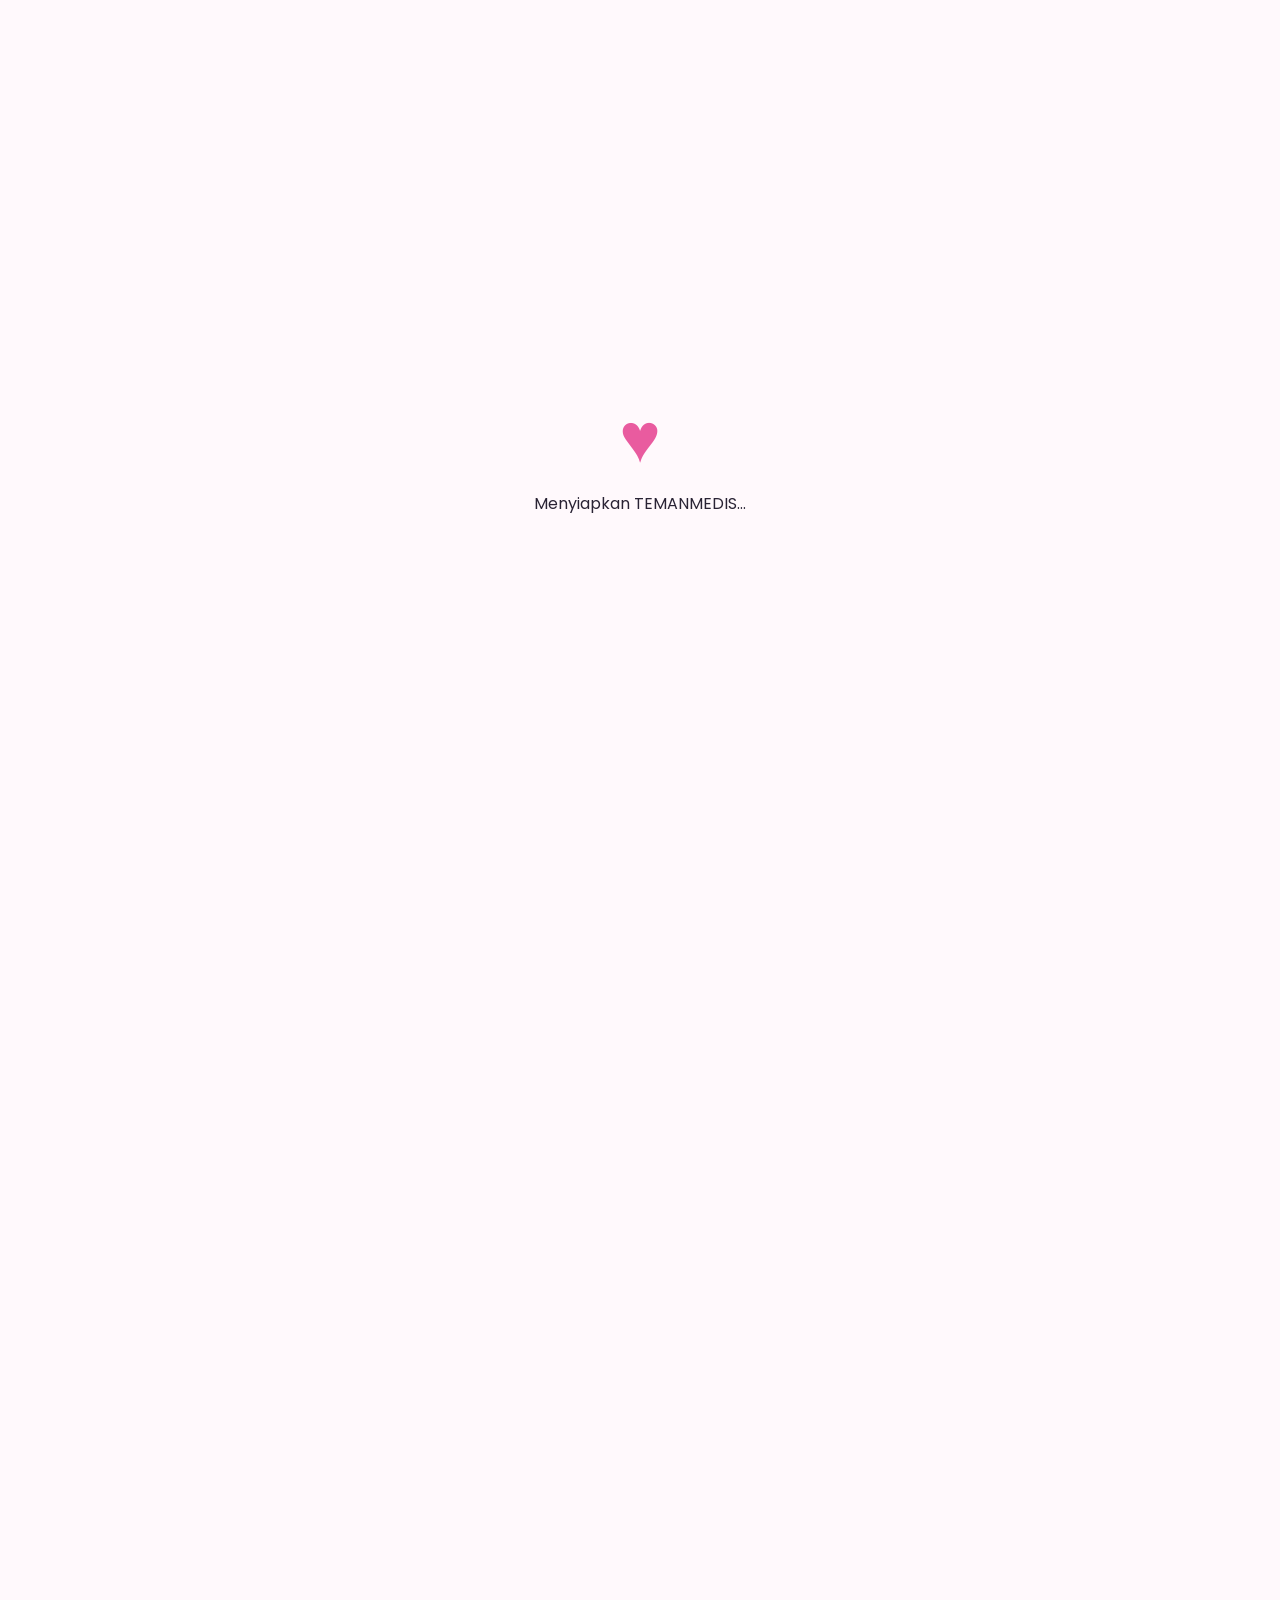
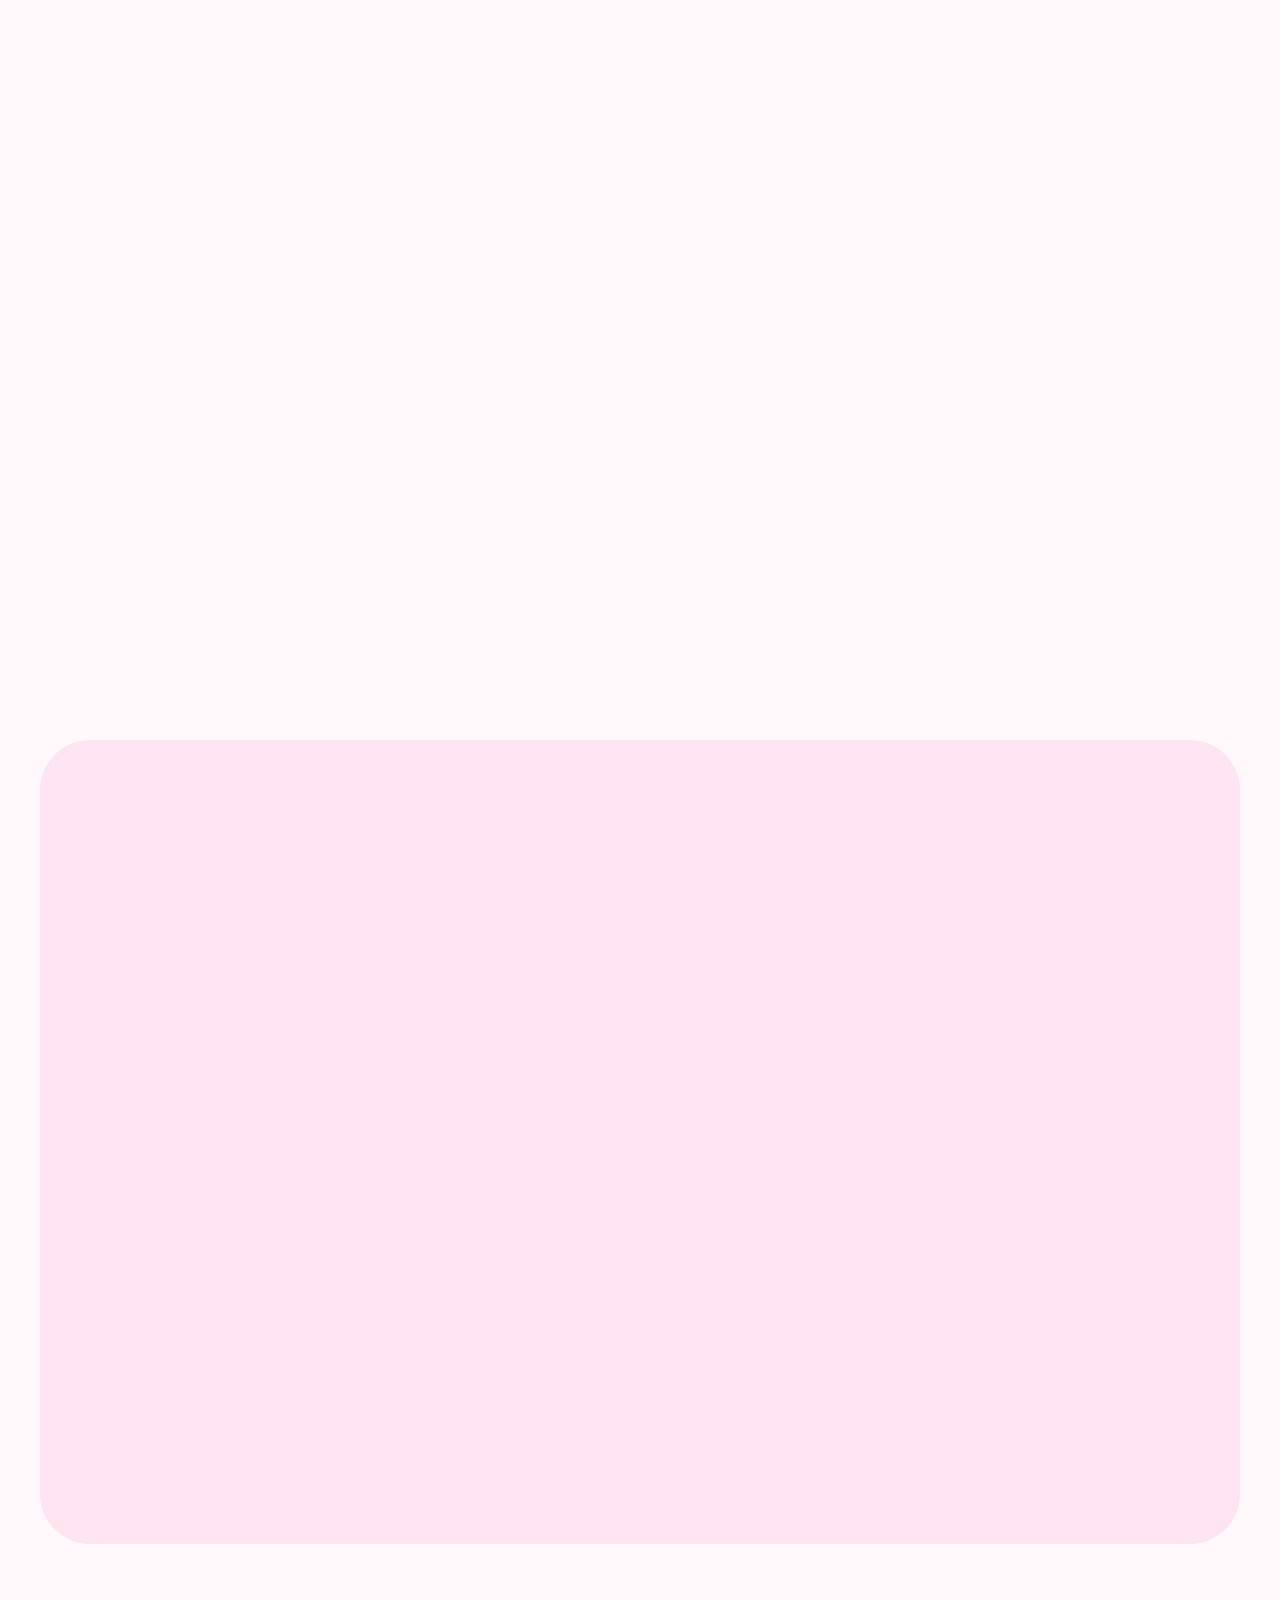
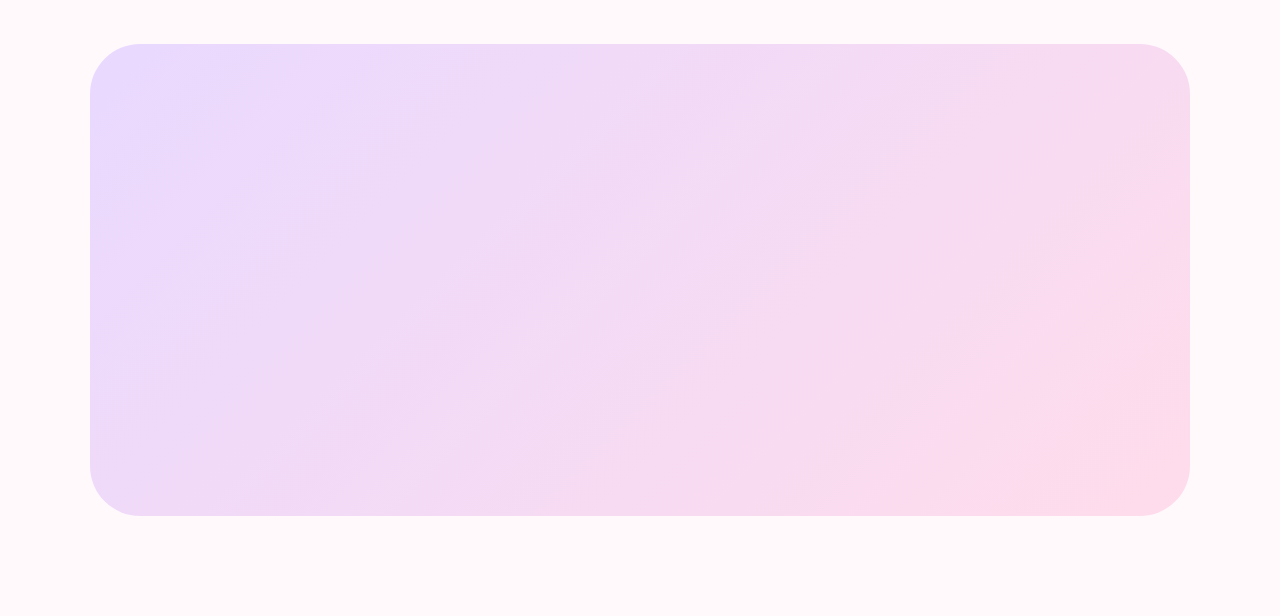
==== index.html @ 51b467f7 "membuat bagian khusus mengenai pentingya menjaga kesehatan mental" ====
<!DOCTYPE html>
<html lang="id">
<head>
    <meta charset="UTF-8">
    <meta name="viewport" content="width=device-width, initial-scale=1.0">
    <title>TEMANMEDIS - Your Health Companion</title>

    <link rel="stylesheet" href="style.css">

    <link rel="preconnect" href="https://fonts.googleapis.com">
    <link rel="preconnect" href="https://fonts.gstatic.com" crossorigin>
    <link href="https://fonts.googleapis.com/css2?family=Poppins:wght@300;400;500;600;700;800&display=swap" rel="stylesheet">
</head>

<body>

    <!-- LOADING -->
    <div class="loader" id="loader">
        <div class="loader-heart">♥</div>
        <p>Menyiapkan TEMANMEDIS...</p>
    </div>

    <!-- NAVBAR -->
    <header>
        <nav class="navbar">

            <a href="#home" class="logo">
                <span>♡</span> TEMANMEDIS
            </a>

            <div class="nav-menu" id="navMenu">
                <a href="#home" class="active">Home</a>
                <a href="#info">Info</a>
                <a href="#tips">Tips</a>
                <a href="#mental">Mental Health</a>
                <a href="#check">Cek Kesehatan</a>
                <a href="#contact">Kontak</a>
            </div>

            <div class="nav-buttons">
                <button class="theme-btn" id="themeBtn">☾</button>
                <button class="menu-btn" id="menuBtn">☰</button>
            </div>

        </nav>
    </header>




    <!-- HOME -->
    <section class="hero" id="home">

        <div class="hero-text reveal">

            <span class="badge">💗 HEALTH & WELLNESS</span>

            <h1>
                Hidup Sehat,
                <span>Mulai Hari Ini.</span>
            </h1>

            <p>
                Temukan informasi kesehatan, tips hidup sehat,
                dan cara menjaga kesehatan tubuh serta pikiran
                dalam satu tempat.
            </p>

            <div class="hero-buttons">
                <a href="#info" class="btn primary">Jelajahi Sekarang →</a>
                <a href="#check" class="btn secondary">Cek Kesehatan</a>
            </div>

            <div class="mini-stats">
                <div>
                    <strong>100+</strong>
                    <span>Tips Sehat</span>
                </div>

                <div>
                    <strong>50+</strong>
                    <span>Artikel</span>
                </div>

                <div>
                    <strong>24/7</strong>
                    <span>Akses Info</span>
                </div>
            </div>

        </div>


        <div class="hero-card reveal">

            <div class="floating-card card-one">
                ❤️
                <span>Stay Healthy</span>
            </div>

            <div class="health-circle">
                <div class="pulse"></div>
                <div class="heart">♥️</div>
            </div>

            <div class="floating-card card-two">
                🥗
                <span>Eat Healthy</span>
            </div>

        </div>

    </section>
     <!-- FEATURES -->
    <section class="features">

        <div class="section-title reveal">
            <span>WHY SEHATARA?</span>
            <h2>Semua Tentang Kesehatan<br><b>Ada di Sini</b></h2>
        </div>

        <div class="feature-grid">

            <div class="feature-card reveal">
                <div class="icon">🩺</div>
                <h3>Info Kesehatan</h3>
                <p>Informasi dasar mengenai kesehatan tubuh.</p>
                <a href="#info">Pelajari →</a>
            </div>

            <div class="feature-card reveal">
                <div class="icon">🥗</div>
                <h3>Tips Sehat</h3>
                <p>Kebiasaan sederhana untuk hidup lebih sehat.</p>
                <a href="#tips">Lihat Tips →</a>
            </div>

            <div class="feature-card reveal">
                <div class="icon">🧠</div>
                <h3>Mental Health</h3>
                <p>Kenali pentingnya menjaga kesehatan mental.</p>
                <a href="#mental">Pelajari →</a>
            </div>

            <div class="feature-card reveal">
                <div class="icon">📋</div>
                <h3>Cek Kesehatan</h3>
                <p>Cek sederhana untuk mengenali kondisi tubuh.</p>
                <a href="#check">Mulai Cek →</a>
            </div>

        </div>

    </section>


    <!-- INFO -->
    <section class="content-section" id="info">

        <div class="section-title reveal">
            <span>HEALTH INFORMATION</span>
            <h2>Kenali Tubuhmu</h2>
            <p>Mengetahui informasi dasar kesehatan dapat membantu kita lebih peduli terhadap tubuh.</p>
        </div>

        <div class="info-grid">

            <article class="info-card reveal">
                <div class="info-image">💗</div>
                <div class="info-content">
                    <span>Kesehatan</span>
                    <h3>Jaga Kesehatan Jantung</h3>
                    <p>Aktif bergerak, makan bergizi, dan tidur cukup merupakan kebiasaan baik.</p>
                    <button onclick="showInfo('Jantung')">Baca Selengkapnya</button>
                </div>
            </article>

            <article class="info-card reveal">
                <div class="info-image">🧠</div>
                <div class="info-content">
                    <span>Mental</span>
                    <h3>Pentingnya Kesehatan Mental</h3>
                    <p>Kesehatan mental merupakan bagian penting dari kesehatan secara keseluruhan.</p>
                    <button onclick="showInfo('Mental')">Baca Selengkapnya</button>
                </div>
            </article>

            <article class="info-card reveal">
                <div class="info-image">😴</div>
                <div class="info-content">
                    <span>Istirahat</span>
                    <h3>Kenapa Tidur Itu Penting?</h3>
                    <p>Tidur membantu tubuh beristirahat dan memulihkan energi.</p>
                    <button onclick="showInfo('Tidur')">Baca Selengkapnya</button>
                </div>
            </article>

        </div>

    </section>
    <!-- TIPS -->
    <section class="tips-section" id="tips">

        <div class="section-title reveal">
            <span>HEALTHY LIFESTYLE</span>
            <h2>Tips Hidup Sehat 🌷</h2>
        </div>

        <div class="tips-container">

            <div class="tip reveal">
                <span>01</span>
                <div>
                    <h3>Minum Air yang Cukup 💧</h3>
                    <p>Pastikan tubuh mendapatkan cairan yang cukup sepanjang hari.</p>
                </div>
            </div>

            <div class="tip reveal">
                <span>02</span>
                <div>
                    <h3>Aktif Bergerak 🏃</h3>
                    <p>Lakukan aktivitas fisik sesuai kemampuan tubuh.</p>
                </div>
            </div>

            <div class="tip reveal">
                <span>03</span>
                <div>
                    <h3>Makan Bergizi 🥗</h3>
                    <p>Konsumsi makanan beragam dengan gizi yang seimbang.</p>
                </div>
            </div>

            <div class="tip reveal">
                <span>04</span>
                <div>
                    <h3>Tidur yang Cukup 😴</h3>
                    <p>Berikan waktu bagi tubuh untuk beristirahat dan pulih.</p>
                </div>
            </div>

        </div>

    </section>



    <!-- MENTAL HEALTH -->
    <section class="mental-section" id="mental">

        <div class="mental-text reveal">

            <span class="badge">🧠 MENTAL HEALTH</span>

            <h2>
                Jangan Lupa,
                <span>Jaga Pikiranmu.</span>
            </h2>

            <p>
                Kesehatan bukan hanya tentang tubuh.
                Pikiran dan perasaan juga perlu dijaga.
            </p>

            <button class="btn primary" onclick="mentalMessage()">
                Temukan Tips Mental Health →
            </button>

        </div>

        <div class="mental-box reveal">
            <div class="brain">🧠</div>
            <h3>Take a Breath</h3>
            <p>Berhenti sejenak, tarik napas, dan beri dirimu waktu untuk beristirahat.</p>
            <button onclick="breathingExercise()">Mulai Relaksasi</button>
        </div>

    </section>
---- style.css ----
* {
    margin: 0;
    padding: 0;
    box-sizing: border-box;
    scroll-behavior: smooth;
}

:root {
    --pink: #e95b9f;
    --pink-light: #ffe5f1;
    --purple: #8c65d9;
    --text: #292334;
    --muted: #77717f;
    --white: #ffffff;
    --bg: #fff9fc;
    --card: #ffffff;
    --shadow: 0 15px 40px rgba(100, 50, 100, 0.12);
}

body.dark {
    --text: #f7eff7;
    --muted: #c7bec9;
    --white: #211d27;
    --bg: #17131c;
    --card: #241f2b;
    --pink-light: #392333;
}

body {
    font-family: "Poppins", sans-serif;
    background: var(--bg);
    color: var(--text);
    transition: 0.4s;
    overflow-x: hidden;
}

a {
    text-decoration: none;
    color: inherit;
}

/* LOADER */

.loader {
    position: fixed;
    inset: 0;
    background: var(--bg);
    z-index: 9999;
    display: flex;
    justify-content: center;
    align-items: center;
    flex-direction: column;
    transition: 0.6s;
}

.loader.hide {
    opacity: 0;
    visibility: hidden;
}

.loader-heart {
    color: var(--pink);
    font-size: 70px;
    animation: heartbeat 1s infinite;
}

@keyframes heartbeat {
    50% {
        transform: scale(1.3);
    }
}

/* NAVBAR */

header {
    position: fixed;
    top: 0;
    width: 100%;
    z-index: 1000;
    backdrop-filter: blur(15px);
}

.navbar {
    max-width: 1200px;
    margin: auto;
    height: 80px;
    padding: 0 25px;
    display: flex;
    align-items: center;
    justify-content: space-between;
}

.logo {
    font-size: 25px;
    font-weight: 800;
    color: var(--pink);
}

.logo span {
    font-size: 32px;
}

.nav-menu {
    display: flex;
    gap: 25px;
}

.nav-menu a {
    font-size: 13px;
    font-weight: 500;
    transition: 0.3s;
}

.nav-menu a:hover,
.nav-menu a.active {
    color: var(--pink);
}

.nav-buttons {
    display: flex;
    gap: 10px;
}

.theme-btn,
.menu-btn {
    border: none;
    background: var(--card);
    color: var(--text);
    box-shadow: var(--shadow);
    width: 40px;
    height: 40px;
    border-radius: 50%;
    cursor: pointer;
    font-size: 18px;
}

.menu-btn {
    display: none;
}

/* HERO */

.hero {
    min-height: 100vh;
    max-width: 1200px;
    margin: auto;
    padding: 130px 25px 70px;
    display: grid;
    grid-template-columns: 1fr 1fr;
    align-items: center;
    gap: 50px;
}

.badge,
.section-title span,
.contact-text span {
    color: var(--pink);
    font-size: 12px;
    font-weight: 700;
    letter-spacing: 2px;
}

.hero h1 {
    font-size: clamp(45px, 6vw, 75px);
    line-height: 1.05;
    margin: 20px 0;
}

.hero h1 span,
.mental-text h2 span {
    display: block;
    color: var(--pink);
}

.hero-text > p {
    color: var(--muted);
    max-width: 550px;
    line-height: 1.8;
}

.hero-buttons {
    display: flex;
    gap: 15px;
    margin-top: 30px;
    flex-wrap: wrap;
}

.btn {
    display: inline-block;
    border: none;
    cursor: pointer;
    padding: 14px 25px;
    border-radius: 50px;
    font-family: inherit;
    font-weight: 600;
    transition: 0.3s;
}

.btn:hover {
    transform: translateY(-5px);
}

.primary {
    background: linear-gradient(135deg, var(--pink), var(--purple));
    color: white;
    box-shadow: 0 10px 25px rgba(220, 80, 150, 0.3);
}

.secondary {
    background: var(--pink-light);
    color: var(--pink);
}

.mini-stats {
    display: flex;
    gap: 40px;
    margin-top: 50px;
}

.mini-stats strong {
    display: block;
    font-size: 25px;
    color: var(--pink);
}

.mini-stats span {
    color: var(--muted);
    font-size: 12px;
}

/* HERO ART */

.hero-card {
    height: 500px;
    background: linear-gradient(145deg, #ffdced, #e8dcff);
    border-radius: 50px;
    position: relative;
    display: flex;
    justify-content: center;
    align-items: center;
    overflow: hidden;
    animation: floating 4s ease-in-out infinite;
}

@keyframes floating {
    50% {
        transform: translateY(-12px);
    }
}

.health-circle {
    width: 270px;
    height: 270px;
    border-radius: 50%;
    background: rgba(255,255,255,0.7);
    display: flex;
    justify-content: center;
    align-items: center;
    position: relative;
}

.heart {
    font-size: 110px;
    color: var(--pink);
    animation: heartbeat 1.3s infinite;
}

.pulse {
    position: absolute;
    inset: 30px;
    border: 2px solid var(--pink);
    border-radius: 50%;
    animation: pulse 2s infinite;
}

@keyframes pulse {
    to {
        transform: scale(1.5);
        opacity: 0;
    }
}

.floating-card {
    position: absolute;
    background: white;
    padding: 15px 20px;
    border-radius: 20px;
    box-shadow: var(--shadow);
    display: flex;
    gap: 10px;
    align-items: center;
    font-size: 13px;
    font-weight: 600;
}

.card-one {
    top: 80px;
    left: 30px;
}

.card-two {
    bottom: 80px;
    right: 30px;
}

/* SECTIONS */

section {
    padding: 100px 25px;
}

.features,
.content-section,
.tips-section,
.check-section {
    max-width: 1200px;
    margin: auto;
}

.section-title {
    text-align: center;
    margin-bottom: 50px;
}

.section-title h2 {
    font-size: 42px;
    margin: 10px 0;
}

.section-title p {
    color: var(--muted);
}

/* FEATURES */

.feature-grid {
    display: grid;
    grid-template-columns: repeat(4, 1fr);
    gap: 20px;
}

.feature-card {
    background: var(--card);
    padding: 30px;
    border-radius: 25px;
    box-shadow: var(--shadow);
    transition: 0.4s;
}

.feature-card:hover {
    transform: translateY(-12px);
}

.icon {
    font-size: 40px;
    margin-bottom: 20px;
}

.feature-card p {
    color: var(--muted);
    font-size: 13px;
    line-height: 1.7;
    margin: 10px 0 20px;
}

.feature-card a {
    color: var(--pink);
    font-size: 13px;
    font-weight: 700;
}

/* INFO */

.info-grid {
    display: grid;
    grid-template-columns: repeat(3, 1fr);
    gap: 25px;
}

.info-card {
    overflow: hidden;
    background: var(--card);
    border-radius: 25px;
    box-shadow: var(--shadow);
    transition: 0.4s;
}

.info-card:hover {
    transform: translateY(-10px);
}

.info-image {
    height: 180px;
    display: flex;
    justify-content: center;
    align-items: center;
    font-size: 80px;
    background: linear-gradient(135deg, #ffe0ed, #e6dcff);
}

.info-content {
    padding: 25px;
}

.info-content span {
    color: var(--pink);
    font-size: 11px;
}

.info-content h3 {
    margin: 8px 0;
}

.info-content p {
    color: var(--muted);
    font-size: 13px;
    line-height: 1.7;
}

.info-content button,
.mental-box button {
    border: none;
    background: none;
    color: var(--pink);
    font-weight: 700;
    cursor: pointer;
    margin-top: 15px;
}

/* TIPS */

.tips-section {
    background: var(--pink-light);
    border-radius: 50px;
}

.tips-container {
    max-width: 850px;
    margin: auto;
}

.tip {
    display: flex;
    gap: 30px;
    padding: 25px;
    margin-bottom: 15px;
    background: var(--card);
    border-radius: 20px;
    align-items: center;
    transition: 0.3s;
}

.tip:hover {
    transform: translateX(10px);
}

.tip > span {
    color: var(--pink);
    font-size: 25px;
    font-weight: 800;
}

.tip p {
    color: var(--muted);
    font-size: 13px;
}

/* MENTAL */

.mental-section {
    max-width: 1100px;
    margin: 100px auto;
    border-radius: 50px;
    padding: 70px;
    background: linear-gradient(135deg, #e9d9ff, #ffdceb);
    display: grid;
    grid-template-columns: 1fr 350px;
    gap: 60px;
    align-items: center;
}

.mental-text h2 {
    font-size: 48px;
    margin: 20px 0;
}

.mental-text p {
    color: var(--muted);
    margin-bottom: 25px;
}

.mental-box {
    background: rgba(255,255,255,0.8);
    padding: 35px;
    border-radius: 30px;
    text-align: center;
    box-shadow: var(--shadow);
}

.brain {
    font-size: 70px;
    animation: floating 3s infinite;
}

.mental-box p {
    color: var(--muted);
    font-size: 13px;
}

/* CHECK */

.check-box {
    max-width: 600px;
    margin: auto;
    background: var(--card);
    padding: 35px;
    border-radius: 30px;
    box-shadow: var(--shadow);
}

.check-box label {
    display: block;
    font-size: 14px;
    font-weight: 600;
    margin: 20px 0 8px;
}

select {
    width: 100%;
    padding: 14px;
    border-radius: 12px;
    border: 1px solid #ddd;
    font-family: inherit;
    background: var(--bg);
    color: var(--text);
}

.full {
    width: 100%;
    margin-top: 25px;
}

#result {
    margin-top: 20px;
    padding: 15px;
    border-radius: 15px;
    text-align: center;
    font-size: 13px;
}

/* CONTACT */

.contact-section {
    max-width: 1000px;
    margin: 100px auto;
    display: grid;
    grid-template-columns: 1fr 1fr;
    gap: 60px;
    align-items: center;
}

.contact-text h2 {
    font-size: 45px;
    margin: 15px 0;
}

.contact-text p {
    color: var(--muted);
}

.contact-form {
    background: var(--card);
    padding: 30px;
    border-radius: 25px;
    box-shadow: var(--shadow);
}

.contact-form input,
.contact-form textarea {
    width: 100%;
    border: none;
    outline: none;
    background: var(--bg);
    padding: 15px;
    border-radius: 12px;
    margin-bottom: 15px;
    color: var(--text);
    font-family: inherit;
}

.contact-form textarea {
    height: 130px;
    resize: none;
}

/* FOOTER */

footer {
    text-align: center;
    padding: 60px 25px;
    background: #1e1823;
    color: white;
}

.footer-logo {
    font-size: 25px;
    font-weight: 800;
    color: #ff82b8;
}

footer p {
    color: #bbb;
    font-size: 13px;
    margin: 15px auto 25px;
    max-width: 500px;
}

.social {
    display: flex;
    justify-content: center;
    gap: 10px;
    margin-bottom: 30px;
}

.social button {
    border: 1px solid #555;
    background: transparent;
    color: white;
    padding: 10px 15px;
    border-radius: 20px;
    cursor: pointer;
}

footer small {
    color: #888;
}

/* MODAL */

.modal {
    position: fixed;
    inset: 0;
    background: rgba(20,10,20,0.7);
    display: flex;
    justify-content: center;
    align-items: center;
    z-index: 5000;
    opacity: 0;
    visibility: hidden;
    transition: 0.3s;
}

.modal.show {
    opacity: 1;
    visibility: visible;
}

.modal-content {
    background: var(--card);
    max-width: 450px;
    margin: 20px;
    padding: 40px;
    border-radius: 30px;
    text-align: center;
    transform: scale(0.7);
    transition: 0.3s;
}

.modal.show .modal-content {
    transform: scale(1);
}

.modal-content #modalIcon {
    font-size: 60px;
}

.modal-content p {
    color: var(--muted);
    margin: 20px 0;
    line-height: 1.7;
}

.close {
    float: right;
    border: none;
    background: none;
    font-size: 30px;
    cursor: pointer;
    color: var(--text);
}

/* ANIMATION SCROLL */

.reveal {
    opacity: 0;
    transform: translateY(40px);
    transition: 0.8s ease;
}

.reveal.active {
    opacity: 1;
    transform: translateY(0);
}


/* RESPONSIVE */

@media (max-width: 900px) {

    .nav-menu {
        position: absolute;
        top: 75px;
        left: 20px;
        right: 20px;
        background: var(--card);
        padding: 25px;
        border-radius: 20px;
        box-shadow: var(--shadow);
        flex-direction: column;
        display: none;
    }

    .nav-menu.show {
        display: flex;
    }

    .menu-btn {
        display: block;
    }

    .hero,
    .mental-section,
    .contact-section {
        grid-template-columns: 1fr;
    }

    .hero-card {
        height: 400px;
    }

    .feature-grid {
        grid-template-columns: repeat(2, 1fr);
    }

    .info-grid {
        grid-template-columns: 1fr;
    }

}

@media (max-width: 600px) {

    .hero h1 {
        font-size: 45px;
    }

    .feature-grid {
        grid-template-columns: 1fr;
    }

    .mental-section {
        padding: 35px 25px;
    }

    .mental-text h2 {
        font-size: 38px;
    }

    .section-title h2 {
        font-size: 32px;
    }

    .mini-stats {
        gap: 20px;
    }

}
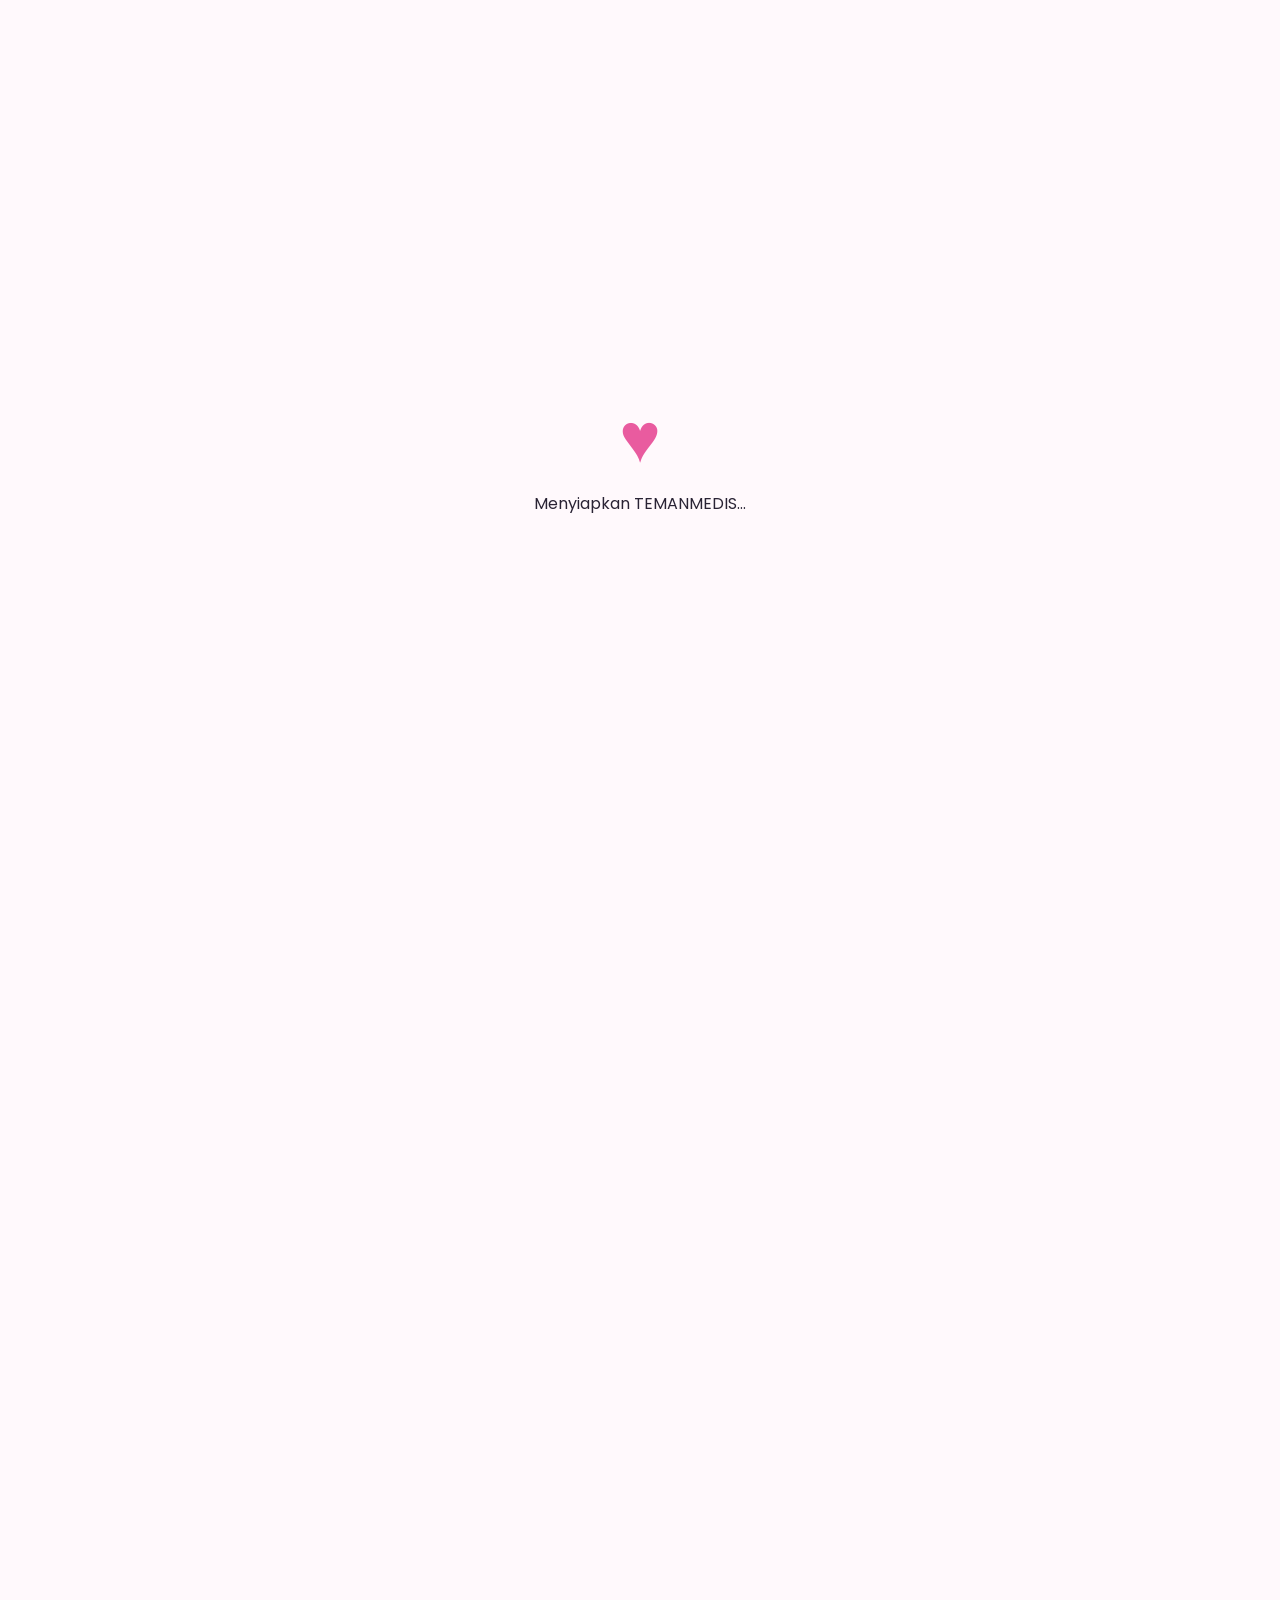
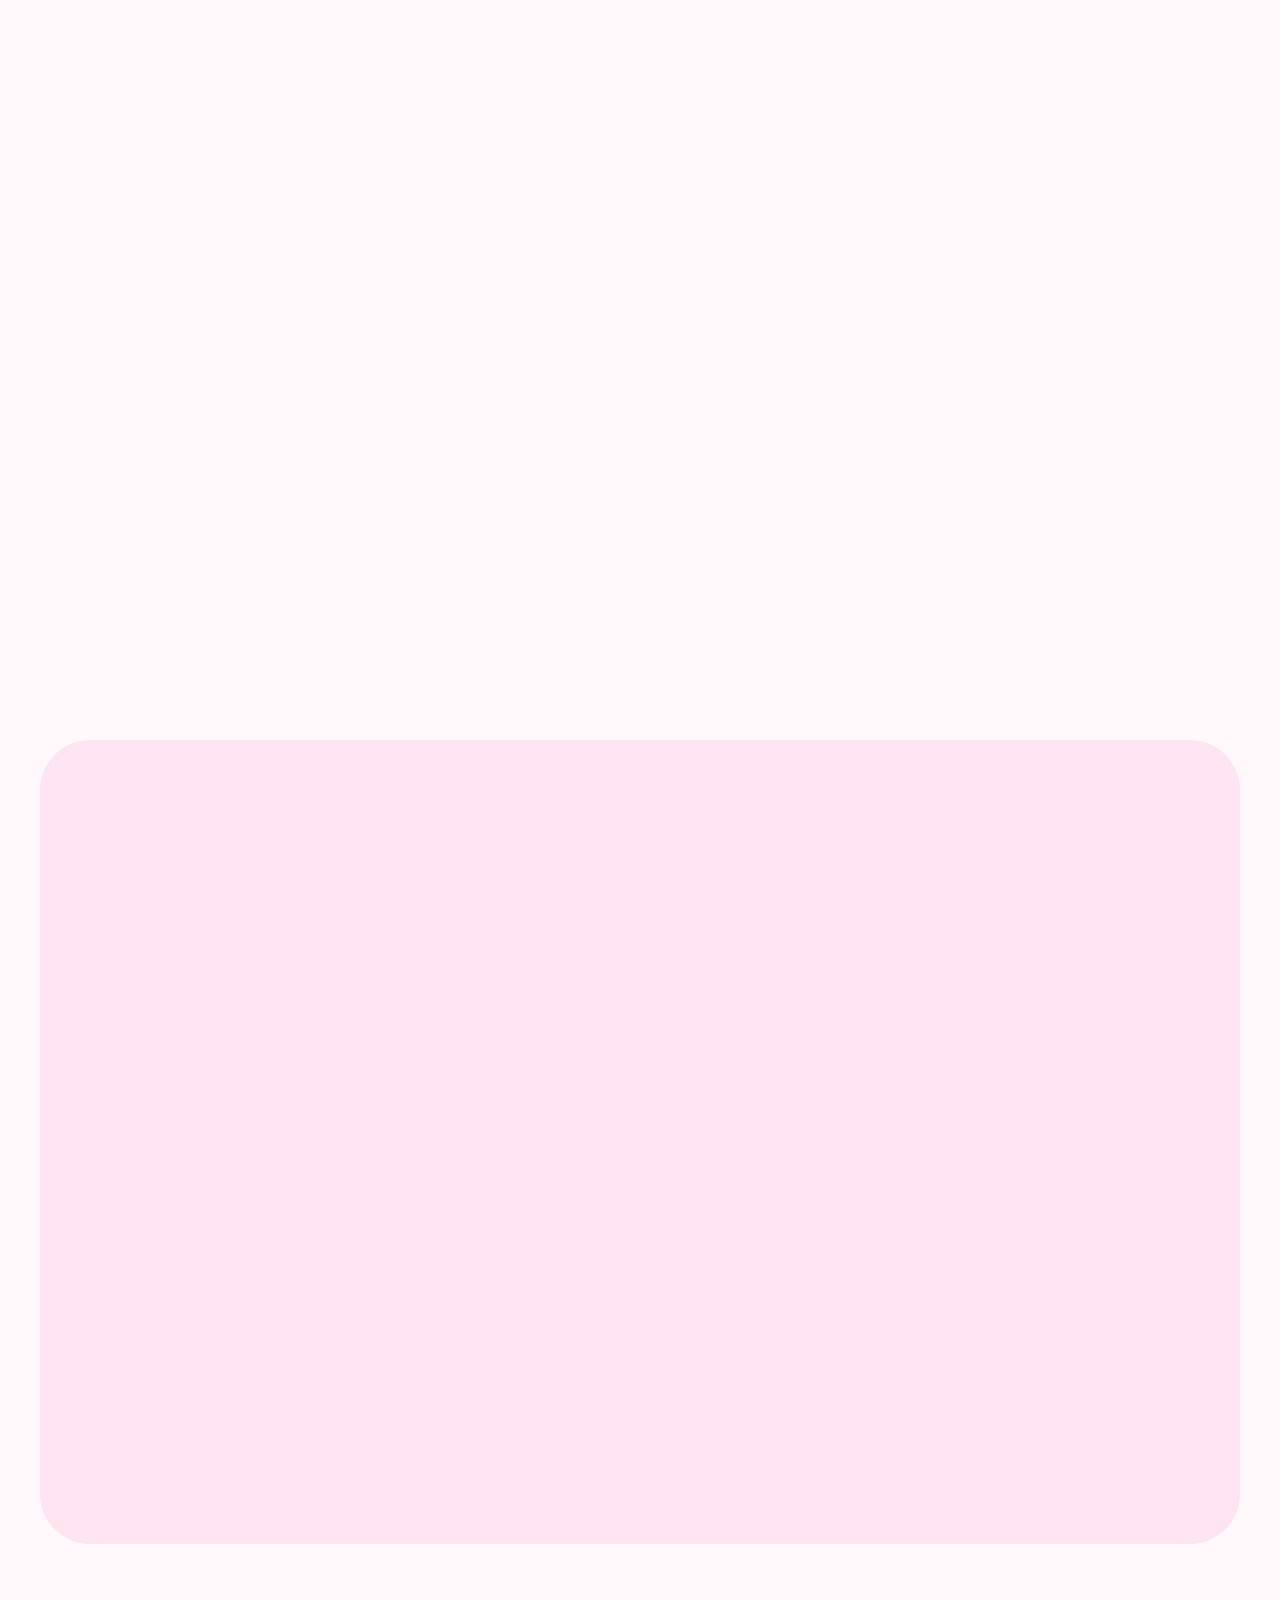
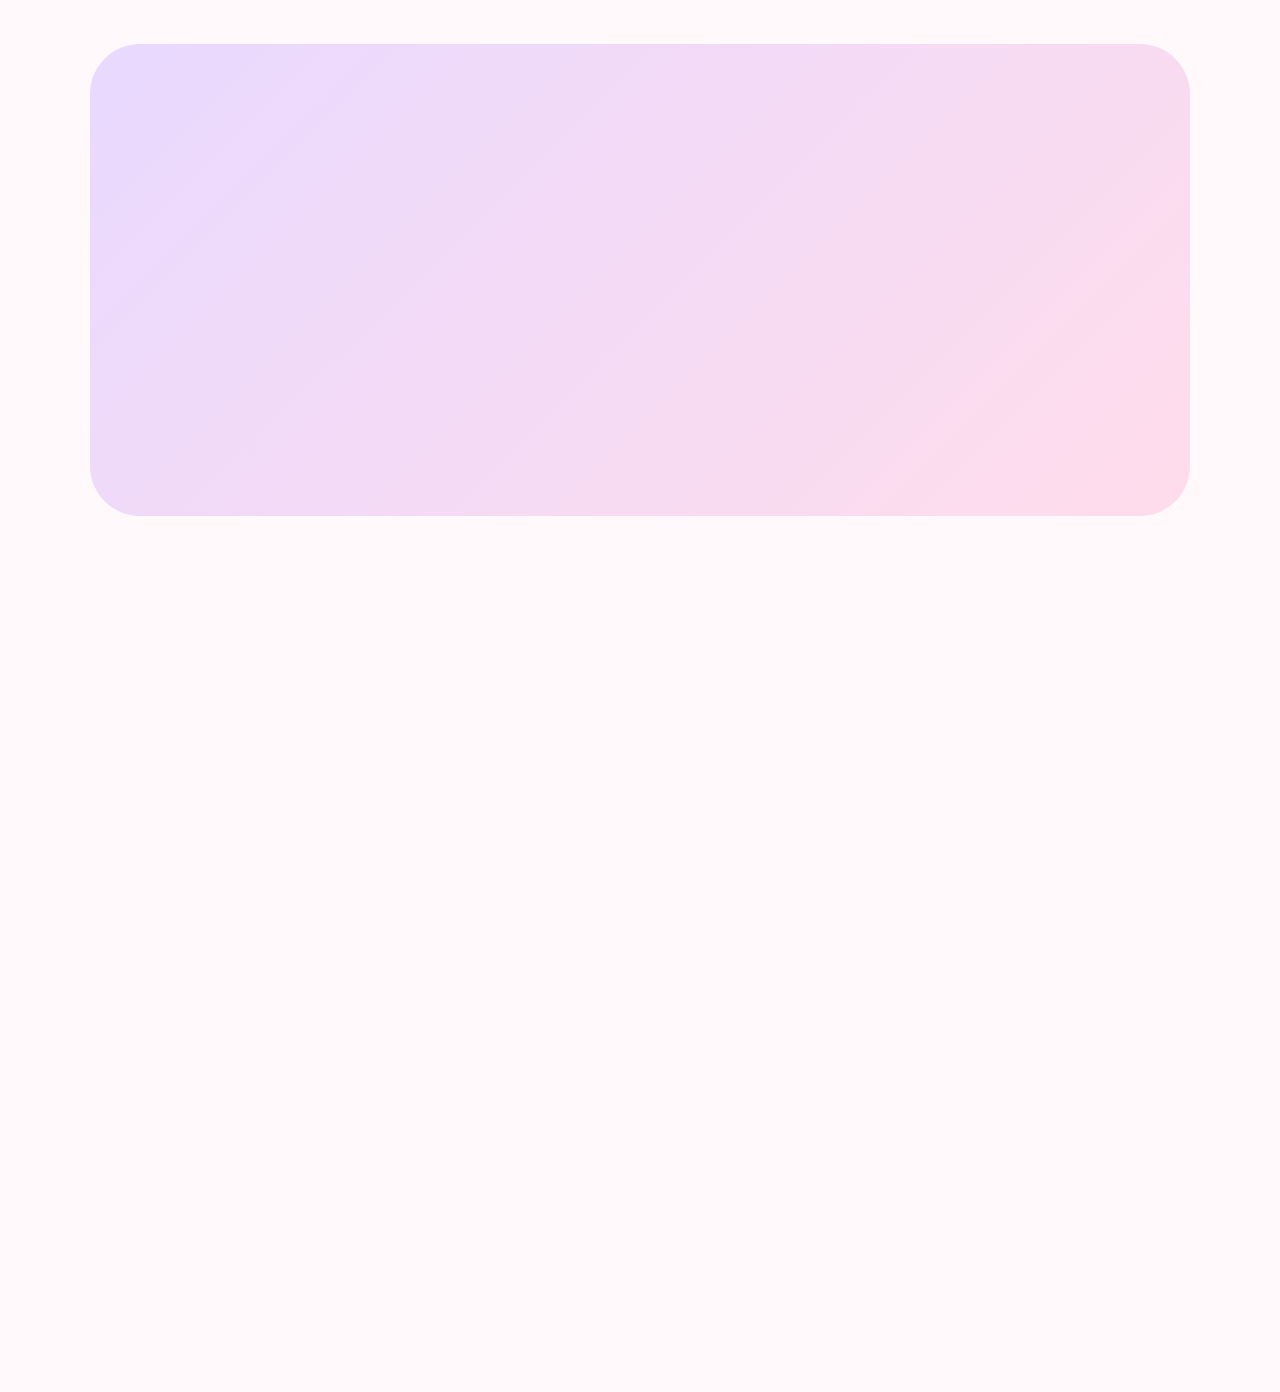
==== commit 11a9082b: "membuat fitur sederhana untuk memberikan hasil berdasarkan pilihan kondisi pengguna" ====
--- a/index.html
+++ b/index.html
@@ -277,3 +277,41 @@
         </div>
 
     </section>
+
+        <!-- CHECK -->
+    <section class="check-section" id="check">
+
+        <div class="section-title reveal">
+            <span>HEALTH CHECK</span>
+            <h2>Cek Kondisi Sederhana</h2>
+            <p>Jawab beberapa pertanyaan berikut.</p>
+        </div>
+
+        <div class="check-box reveal">
+
+            <label>Bagaimana kondisi tubuhmu hari ini?</label>
+
+            <select id="condition">
+                <option value="">-- Pilih kondisi --</option>
+                <option value="baik">Saya merasa baik 😊</option>
+                <option value="lelah">Saya merasa lelah 😴</option>
+                <option value="kurang">Saya kurang sehat 🤒</option>
+            </select>
+
+            <label>Apakah kamu sudah cukup minum?</label>
+
+            <select id="water">
+                <option value="">-- Pilih jawaban --</option>
+                <option value="yes">Sudah 💧</option>
+                <option value="no">Belum</option>
+            </select>
+
+            <button class="btn primary full" onclick="checkHealth()">
+                Cek Sekarang ✨
+            </button>
+
+            <div id="result"></div>
+
+        </div>
+
+    </section>
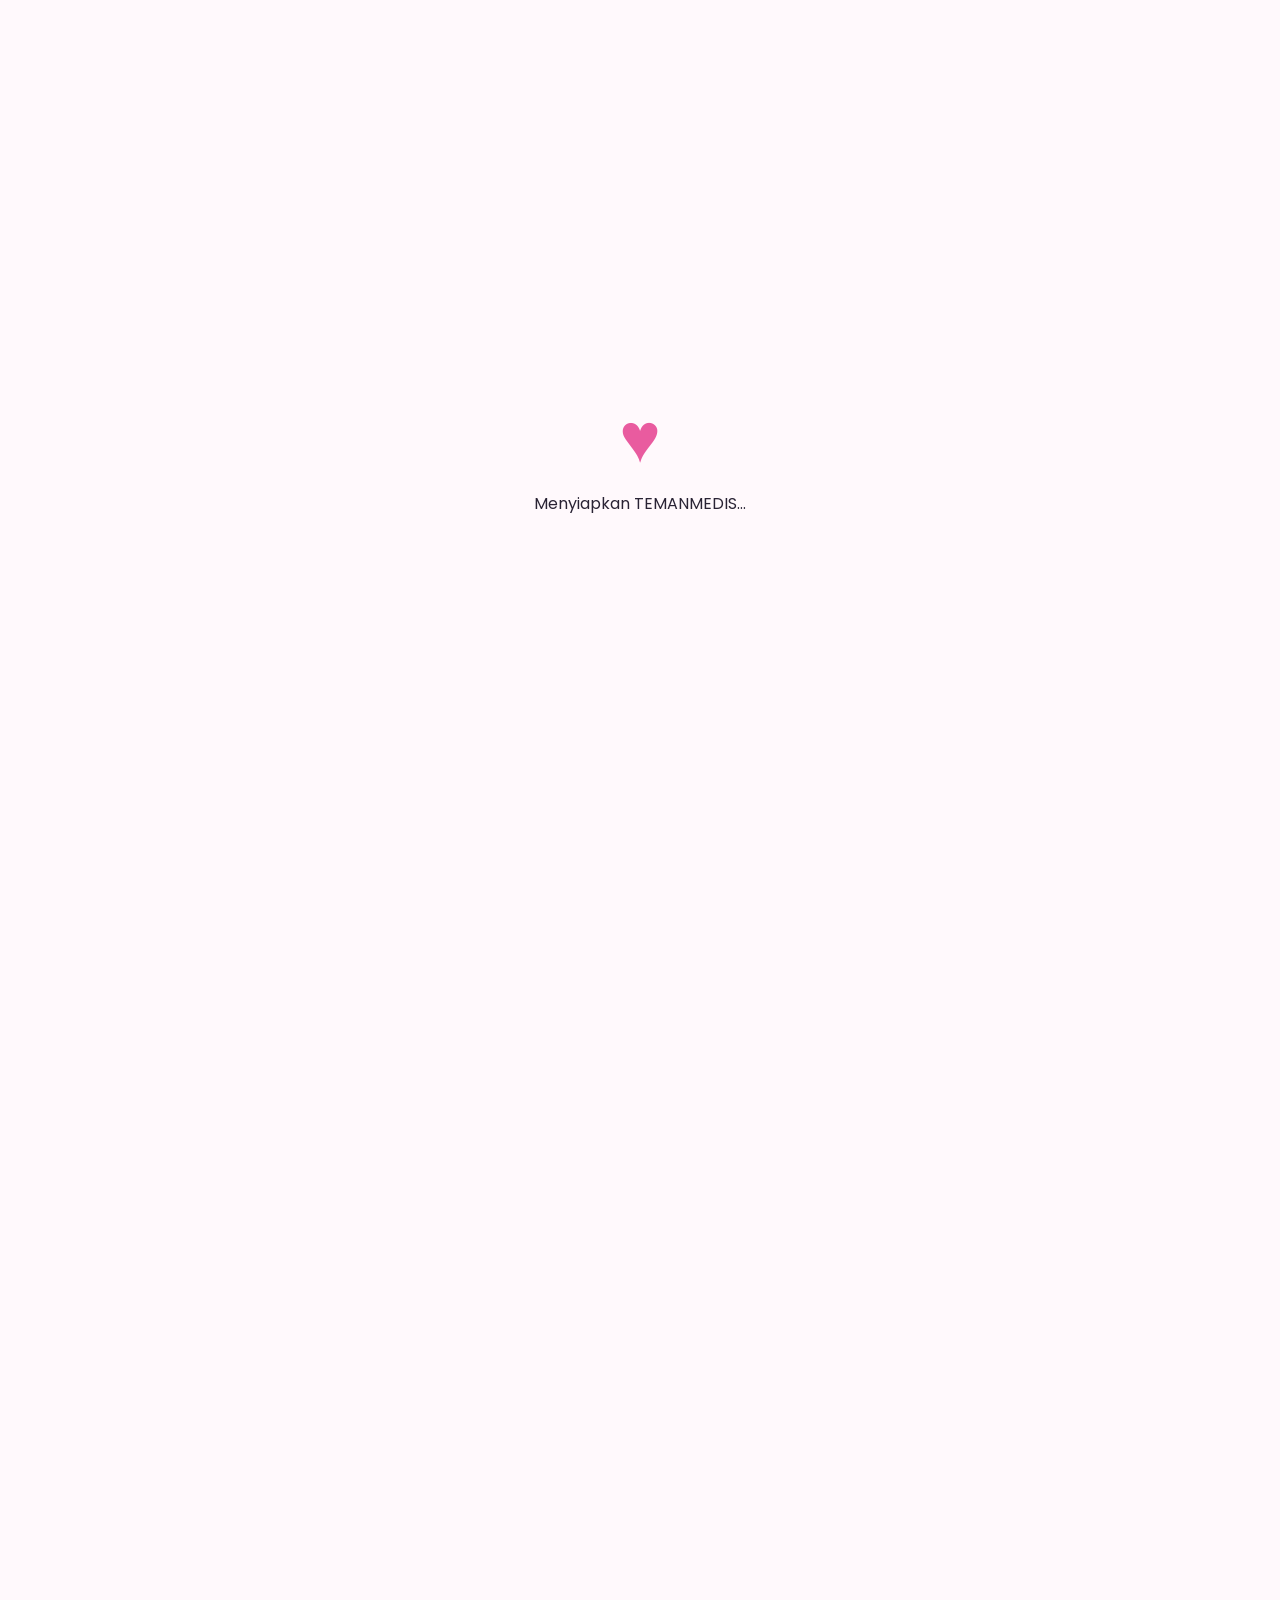
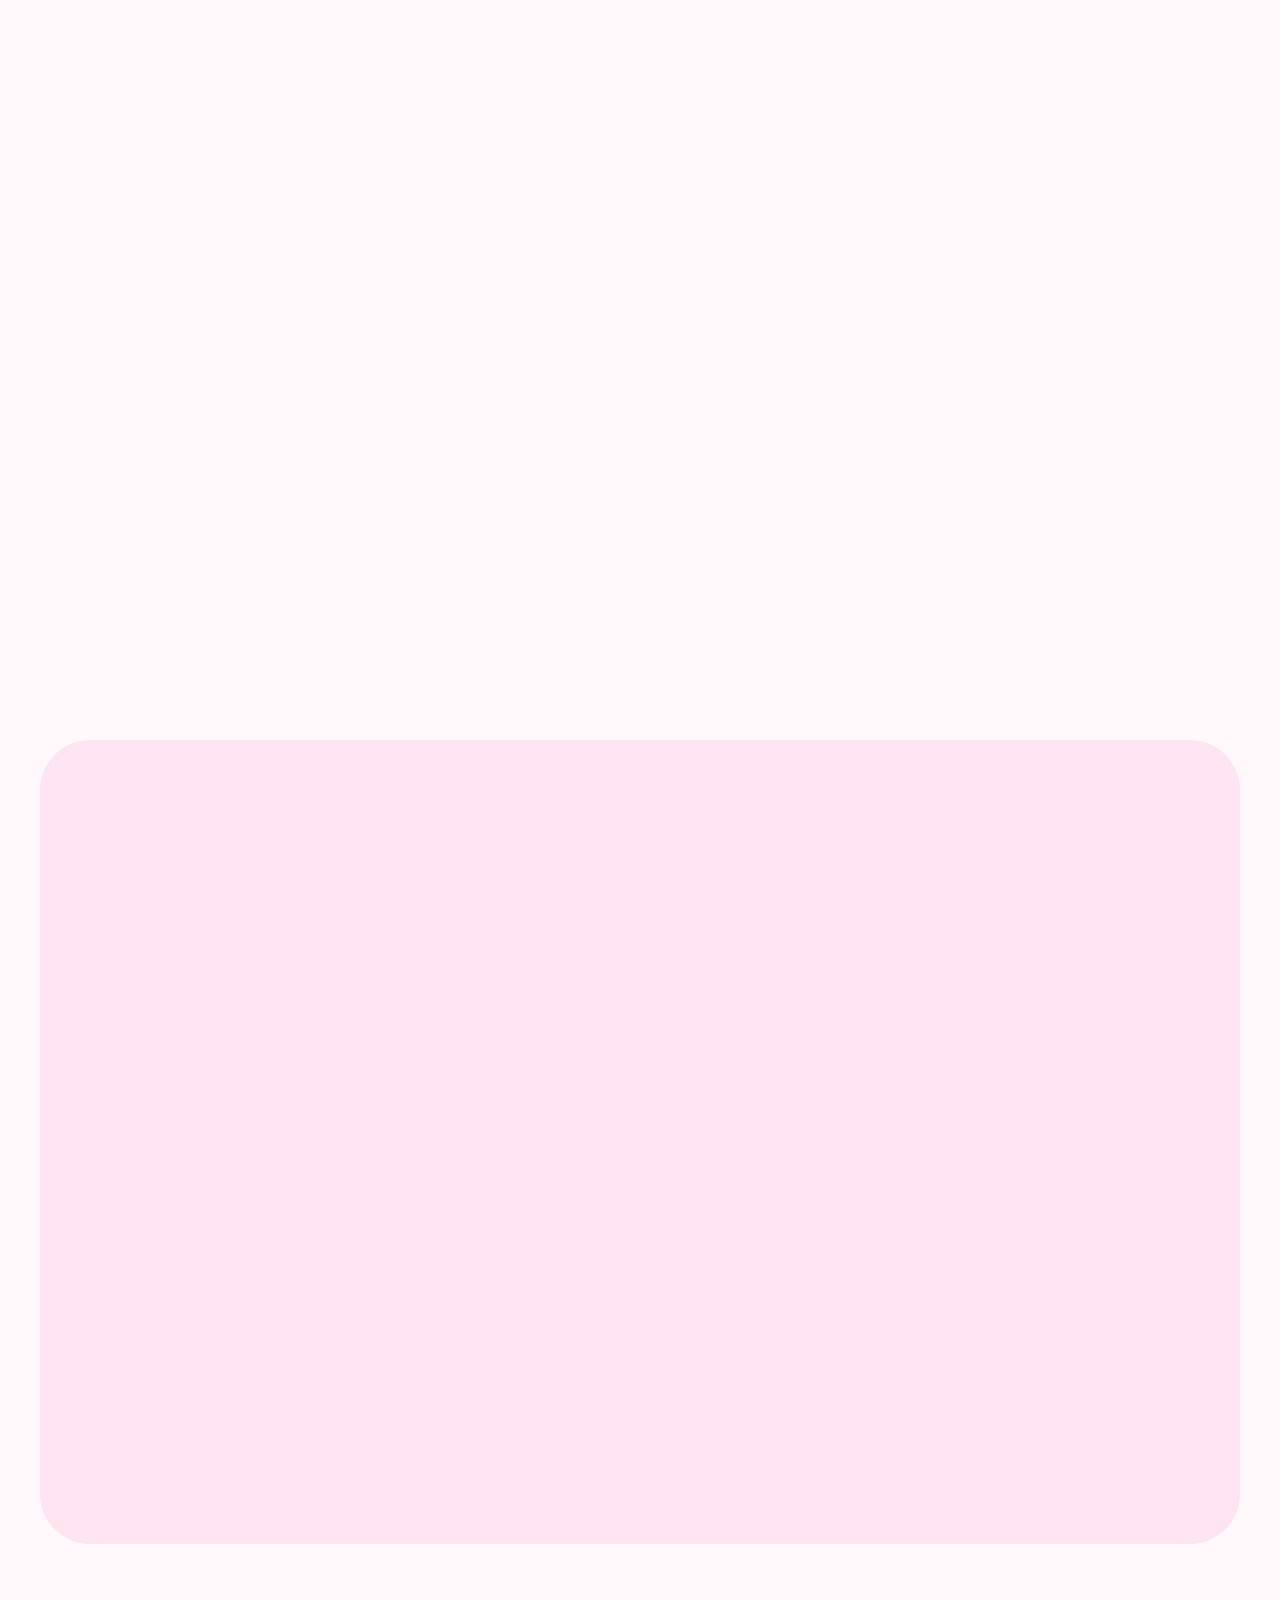
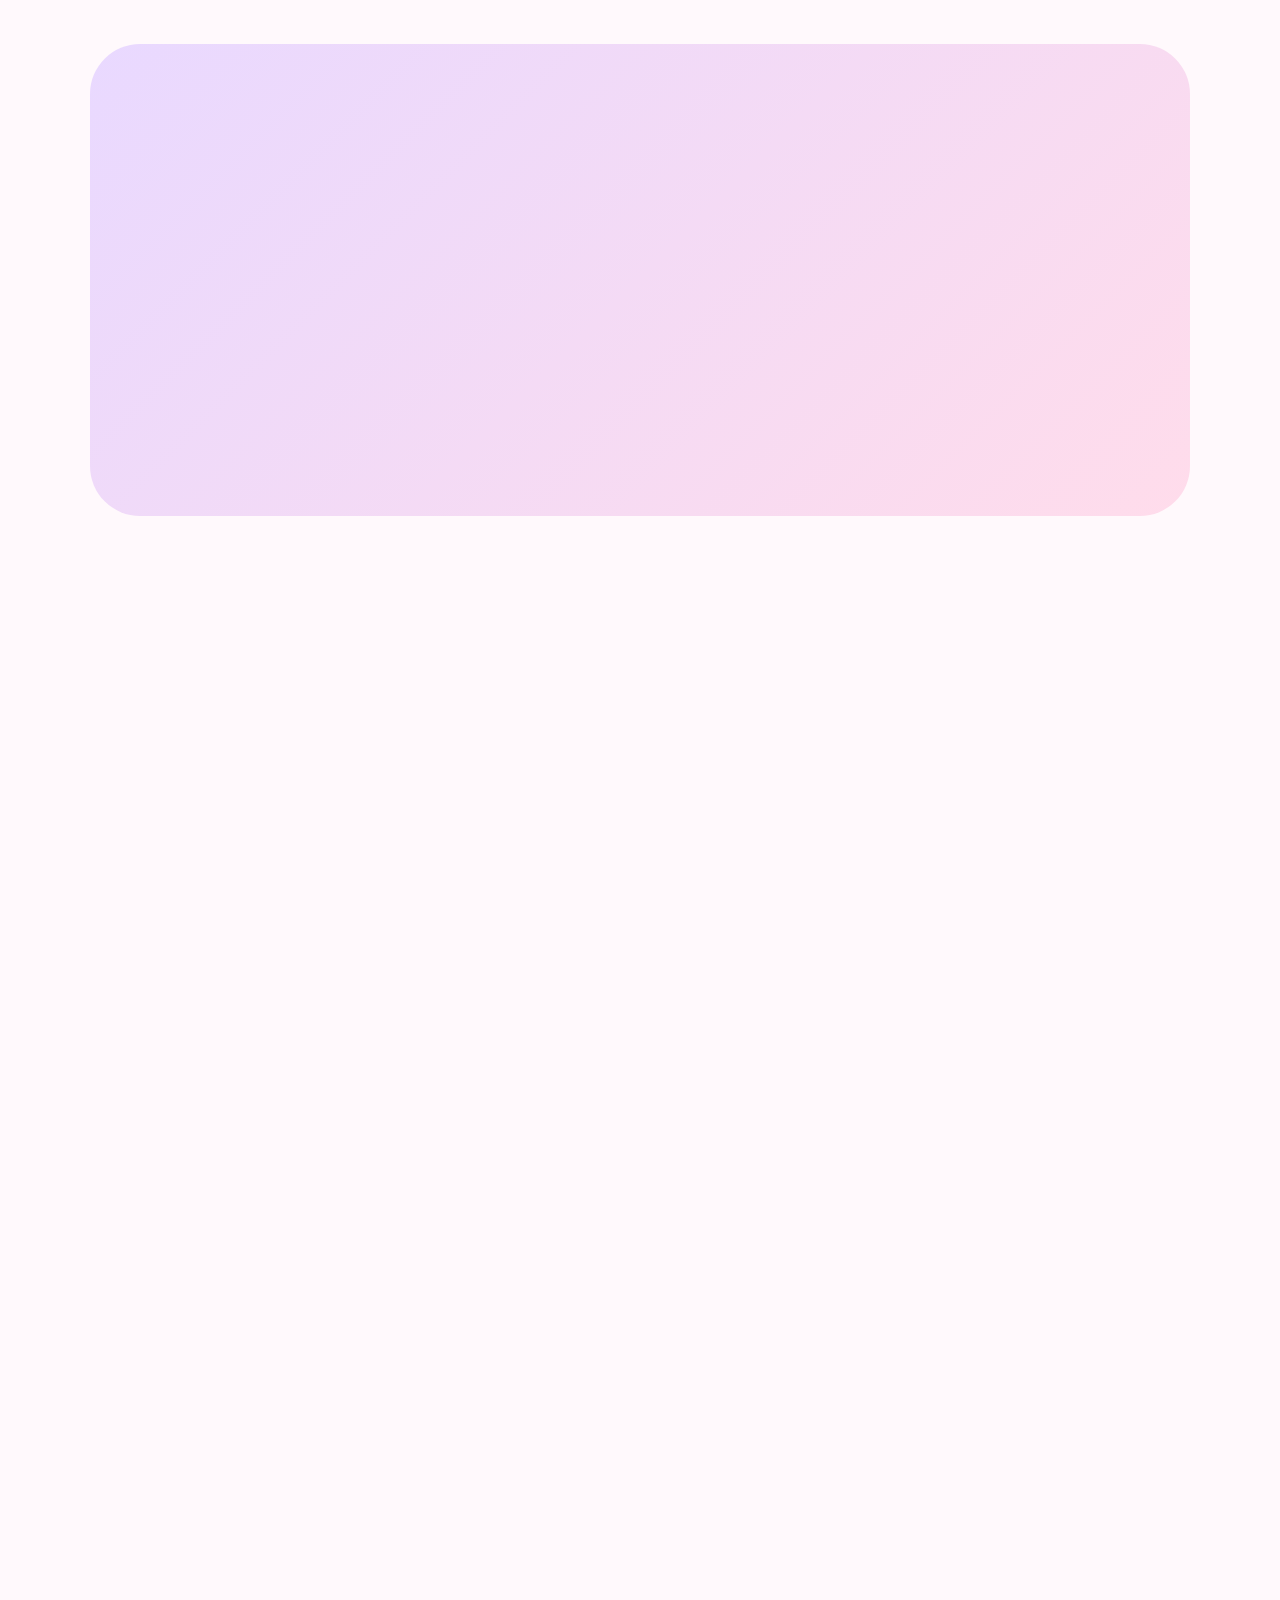
==== commit 7cacb775: "Membuat form untuk mengirim nama,email,dan pesan" ====
--- a/index.html
+++ b/index.html
@@ -315,3 +315,27 @@
         </div>
 
     </section>
+<!-- CONTACT -->
+    <section class="contact-section" id="contact">
+
+        <div class="contact-text reveal">
+            <span>CONTACT</span>
+            <h2>Ada Pertanyaan?</h2>
+            <p>Kirim pesan melalui form di samping.</p>
+        </div>
+
+        <form class="contact-form reveal" onsubmit="sendMessage(event)">
+
+            <input type="text" id="name" placeholder="Nama kamu" required>
+
+            <input type="email" placeholder="Email kamu" required>
+
+            <textarea placeholder="Tulis pesan..." required></textarea>
+
+            <button class="btn primary" type="submit">
+                Kirim Pesan 💌
+            </button>
+
+        </form>
+
+    </section>
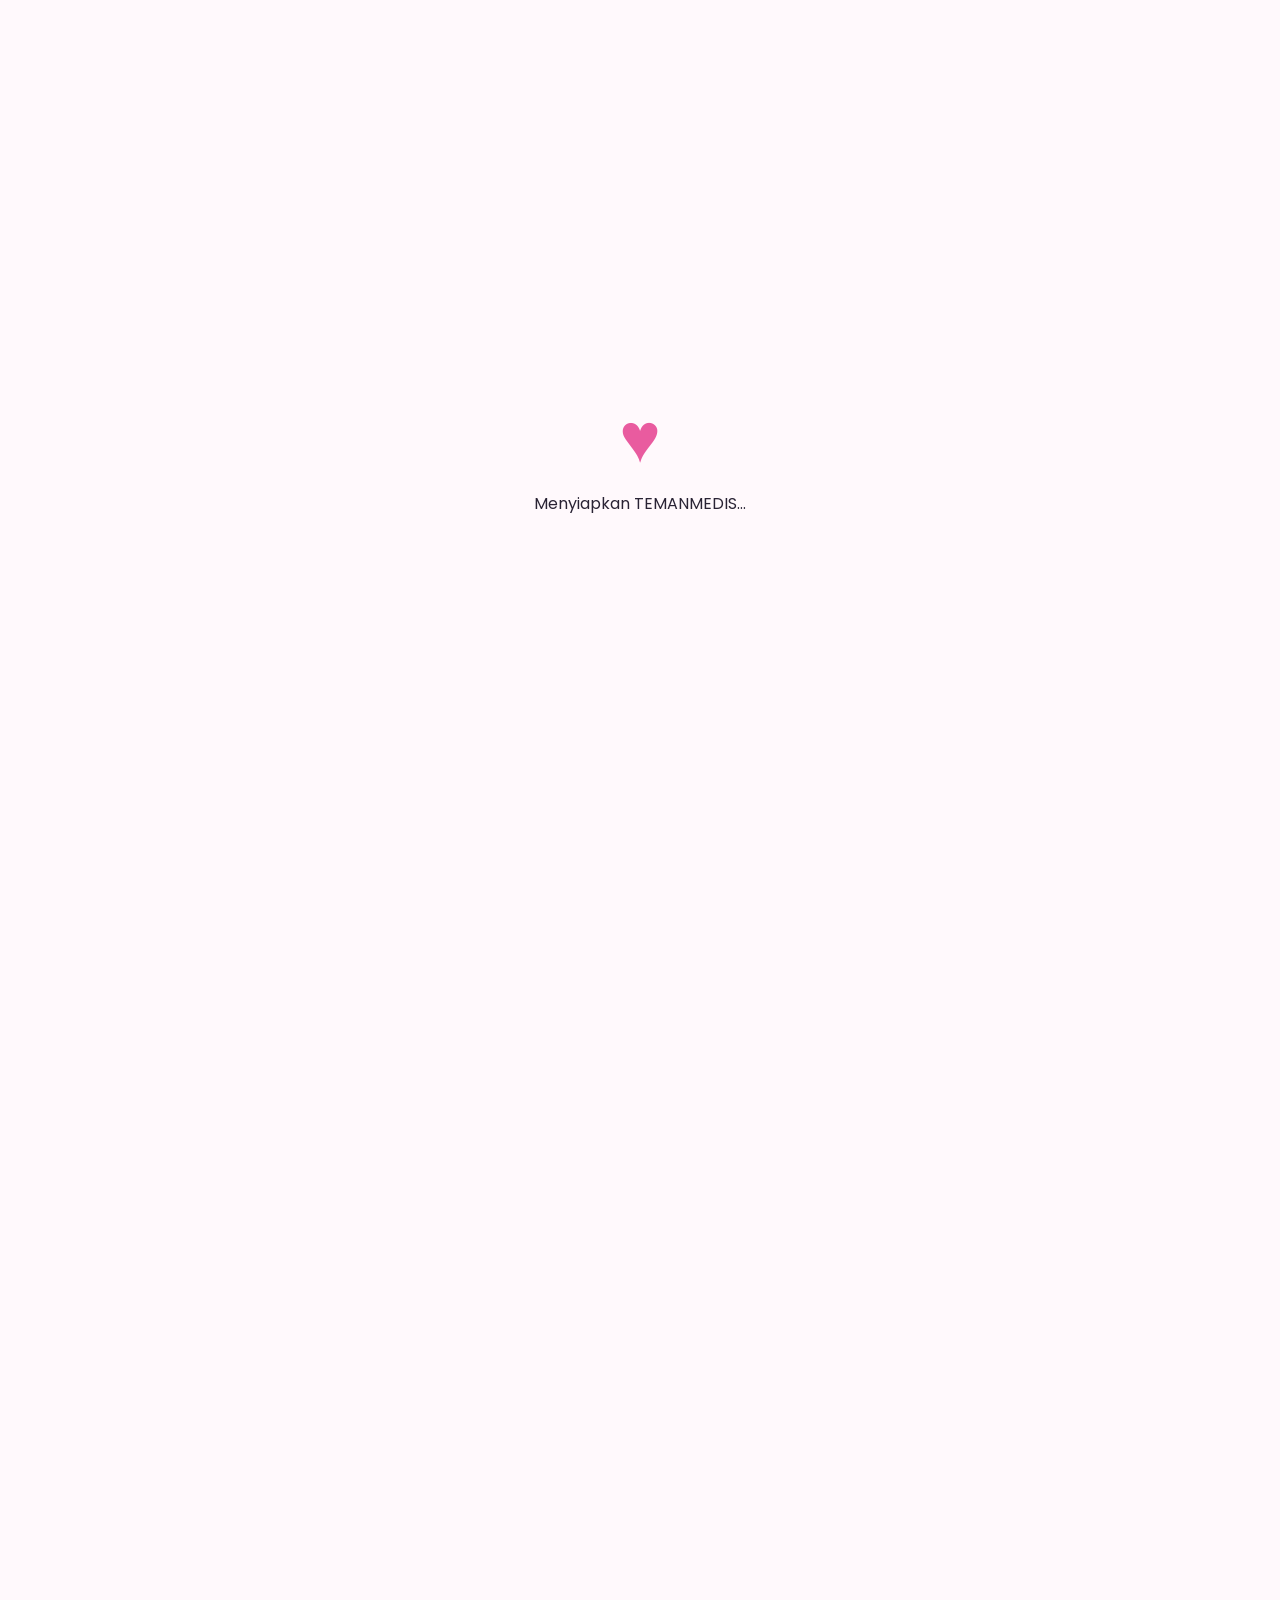
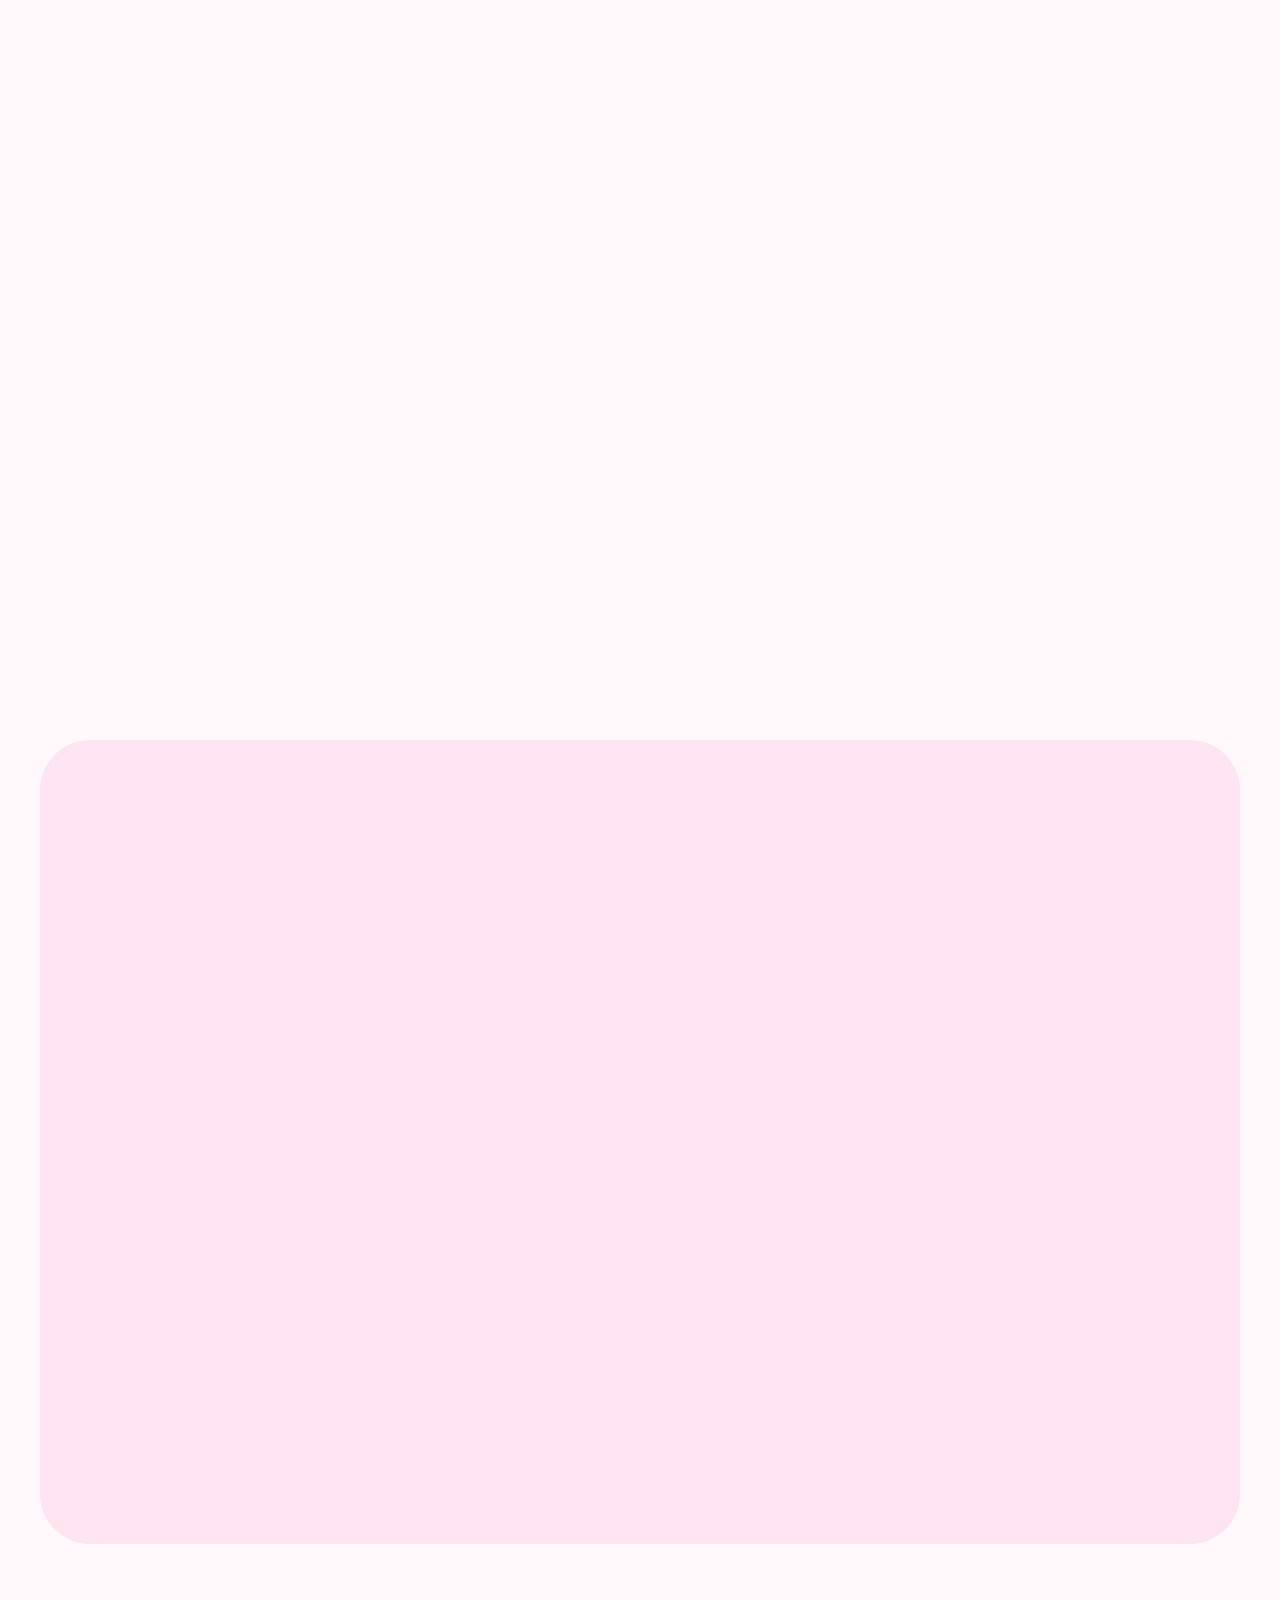
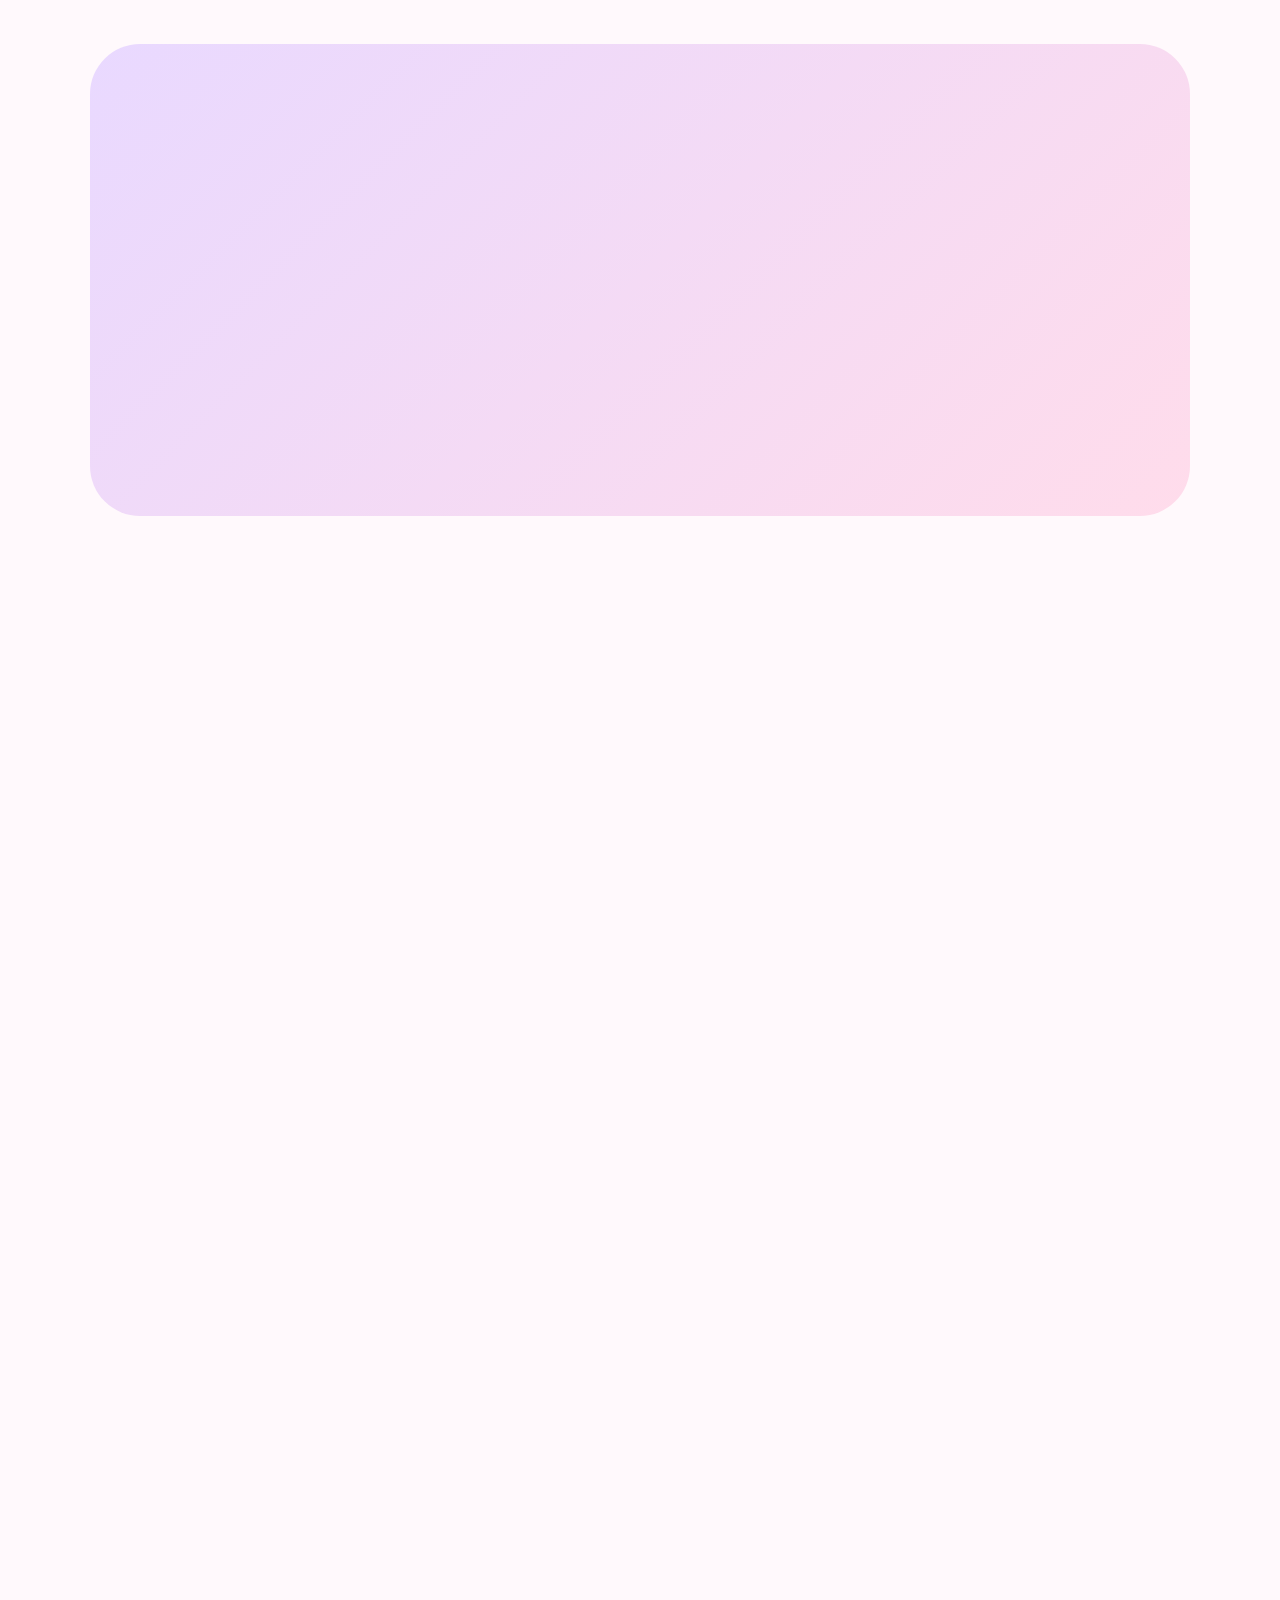
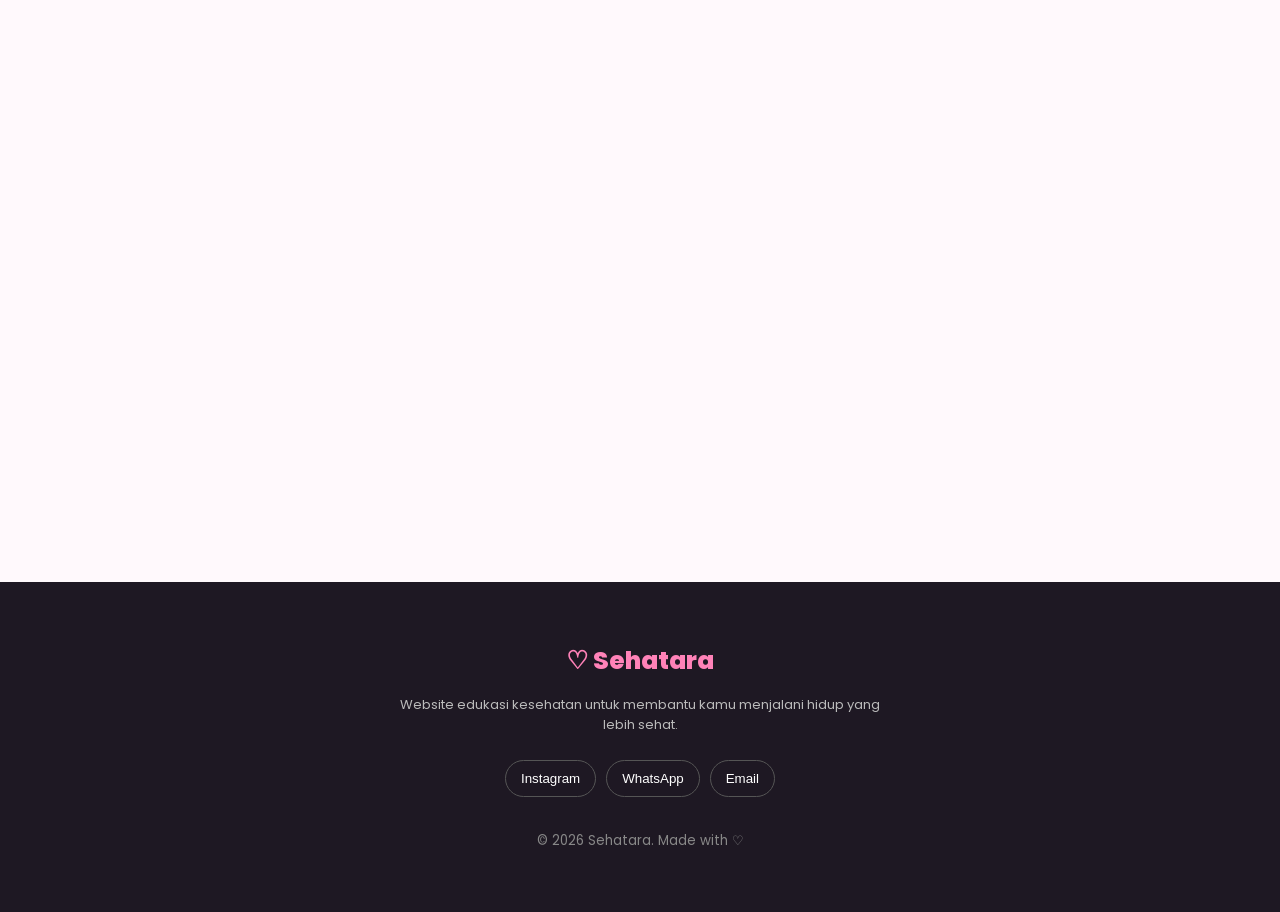
==== commit 7d885286: "menambhkan infrmasi singkat tentang website dan media sosial" ====
--- a/index.html
+++ b/index.html
@@ -339,3 +339,22 @@
         </form>
 
     </section>
+    <!-- FOOTER -->
+    <footer>
+
+        <div class="footer-logo">♡ Sehatara</div>
+
+        <p>
+            Website edukasi kesehatan untuk membantu kamu
+            menjalani hidup yang lebih sehat.
+        </p>
+
+        <div class="social">
+            <button>Instagram</button>
+            <button>WhatsApp</button>
+            <button>Email</button>
+        </div>
+
+        <small>© 2026 Sehatara. Made with ♡</small>
+
+    </footer>
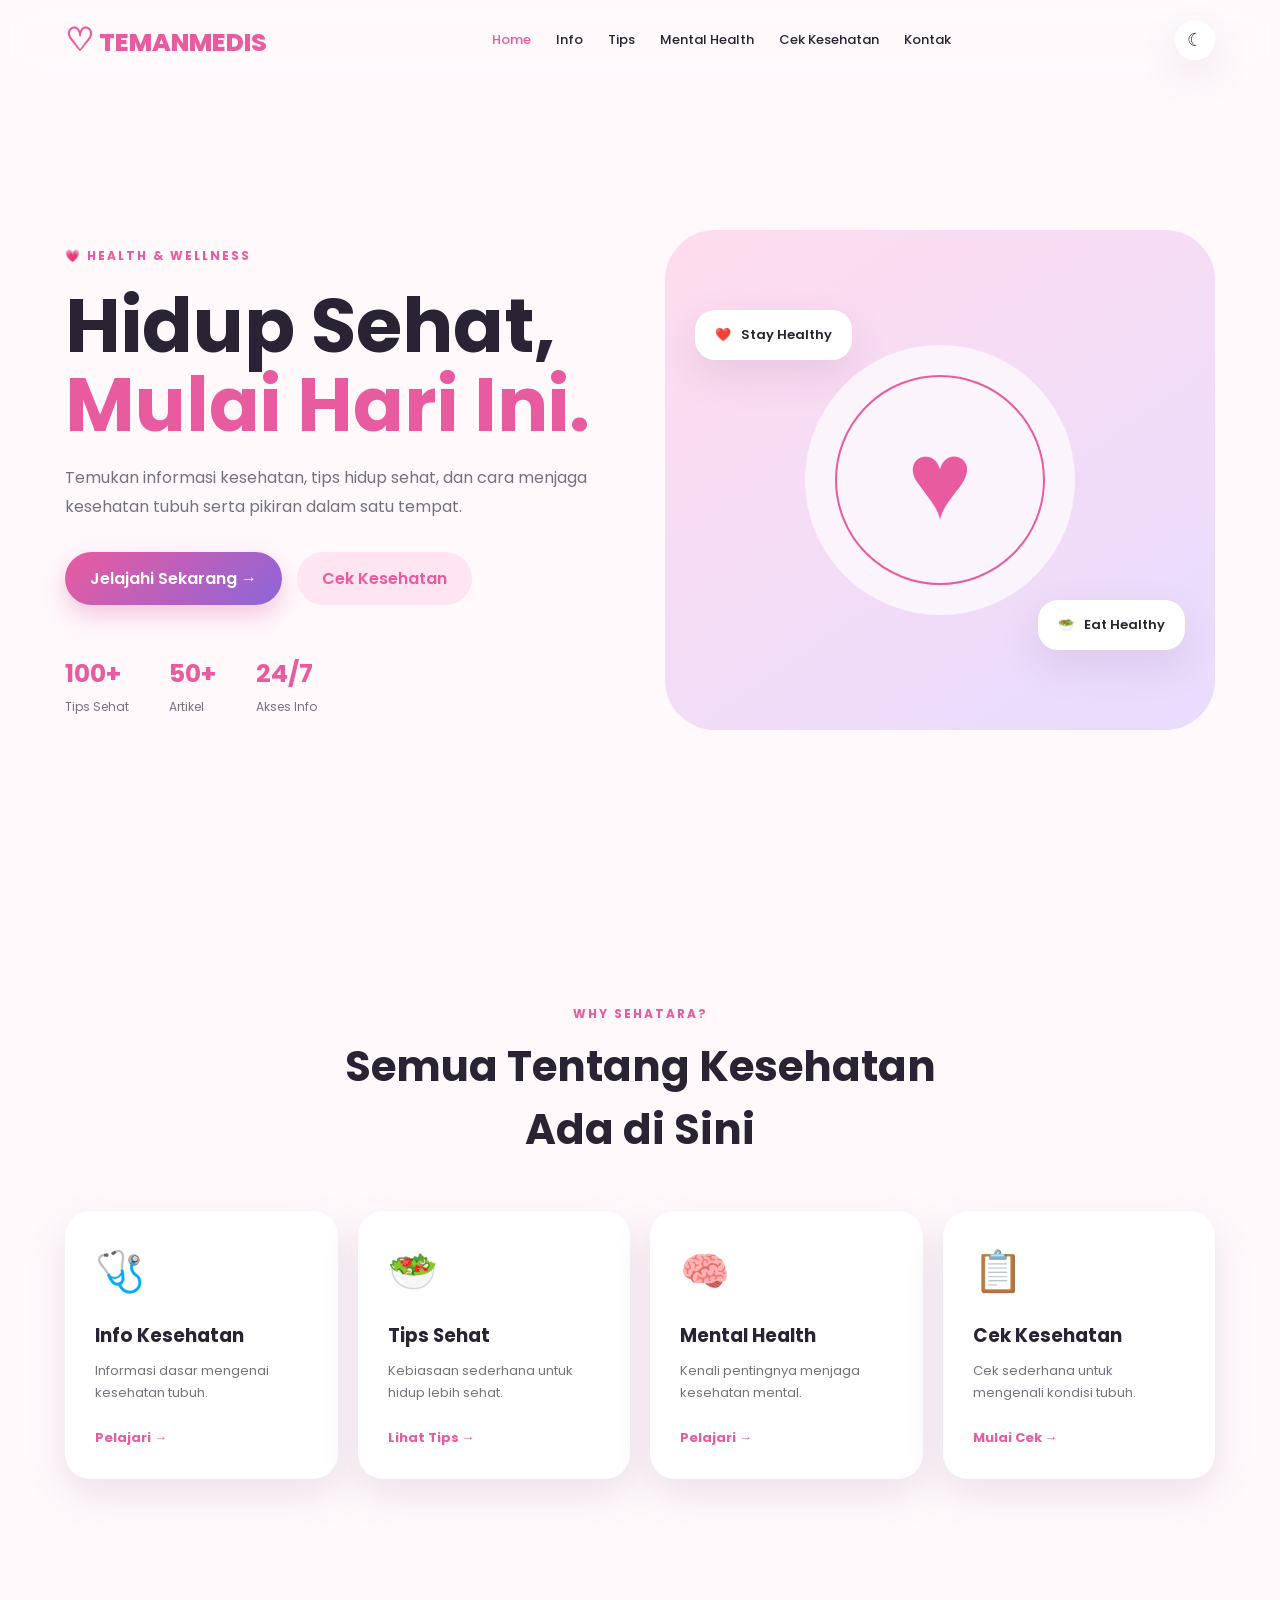
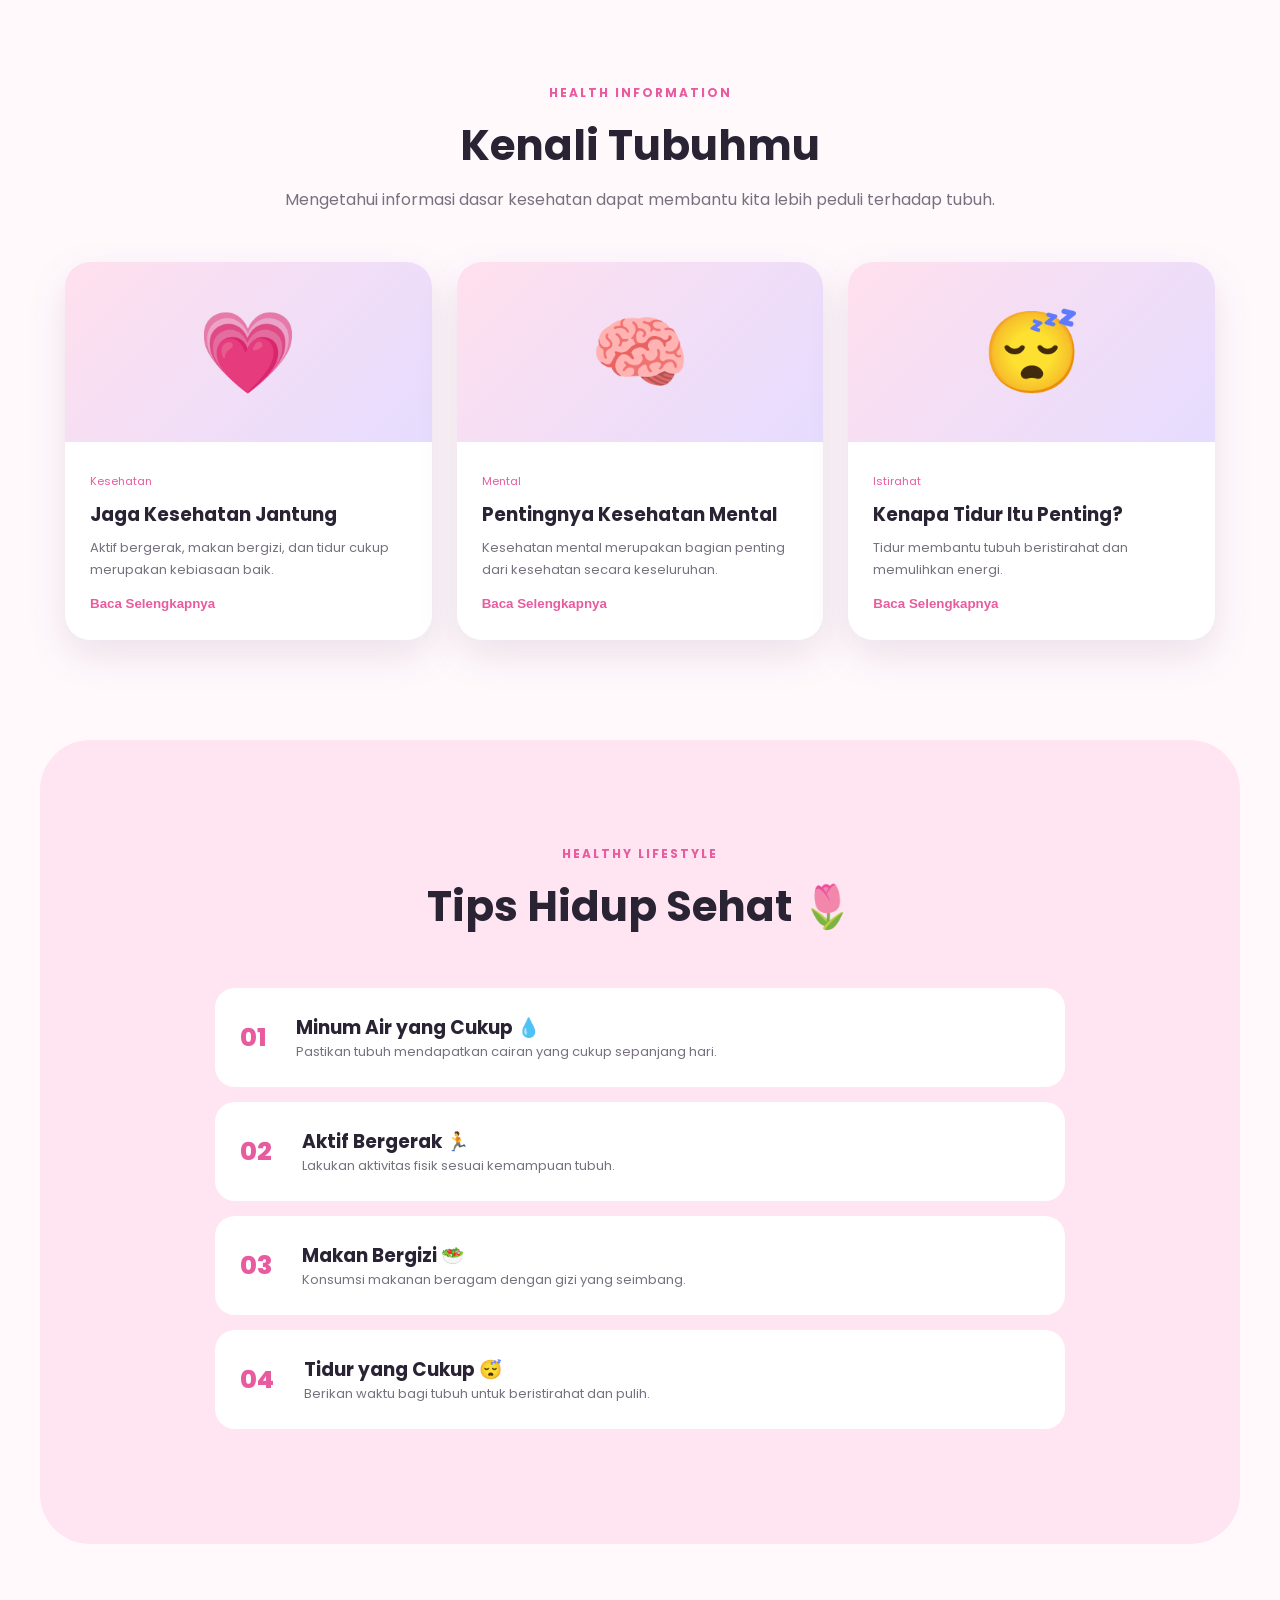
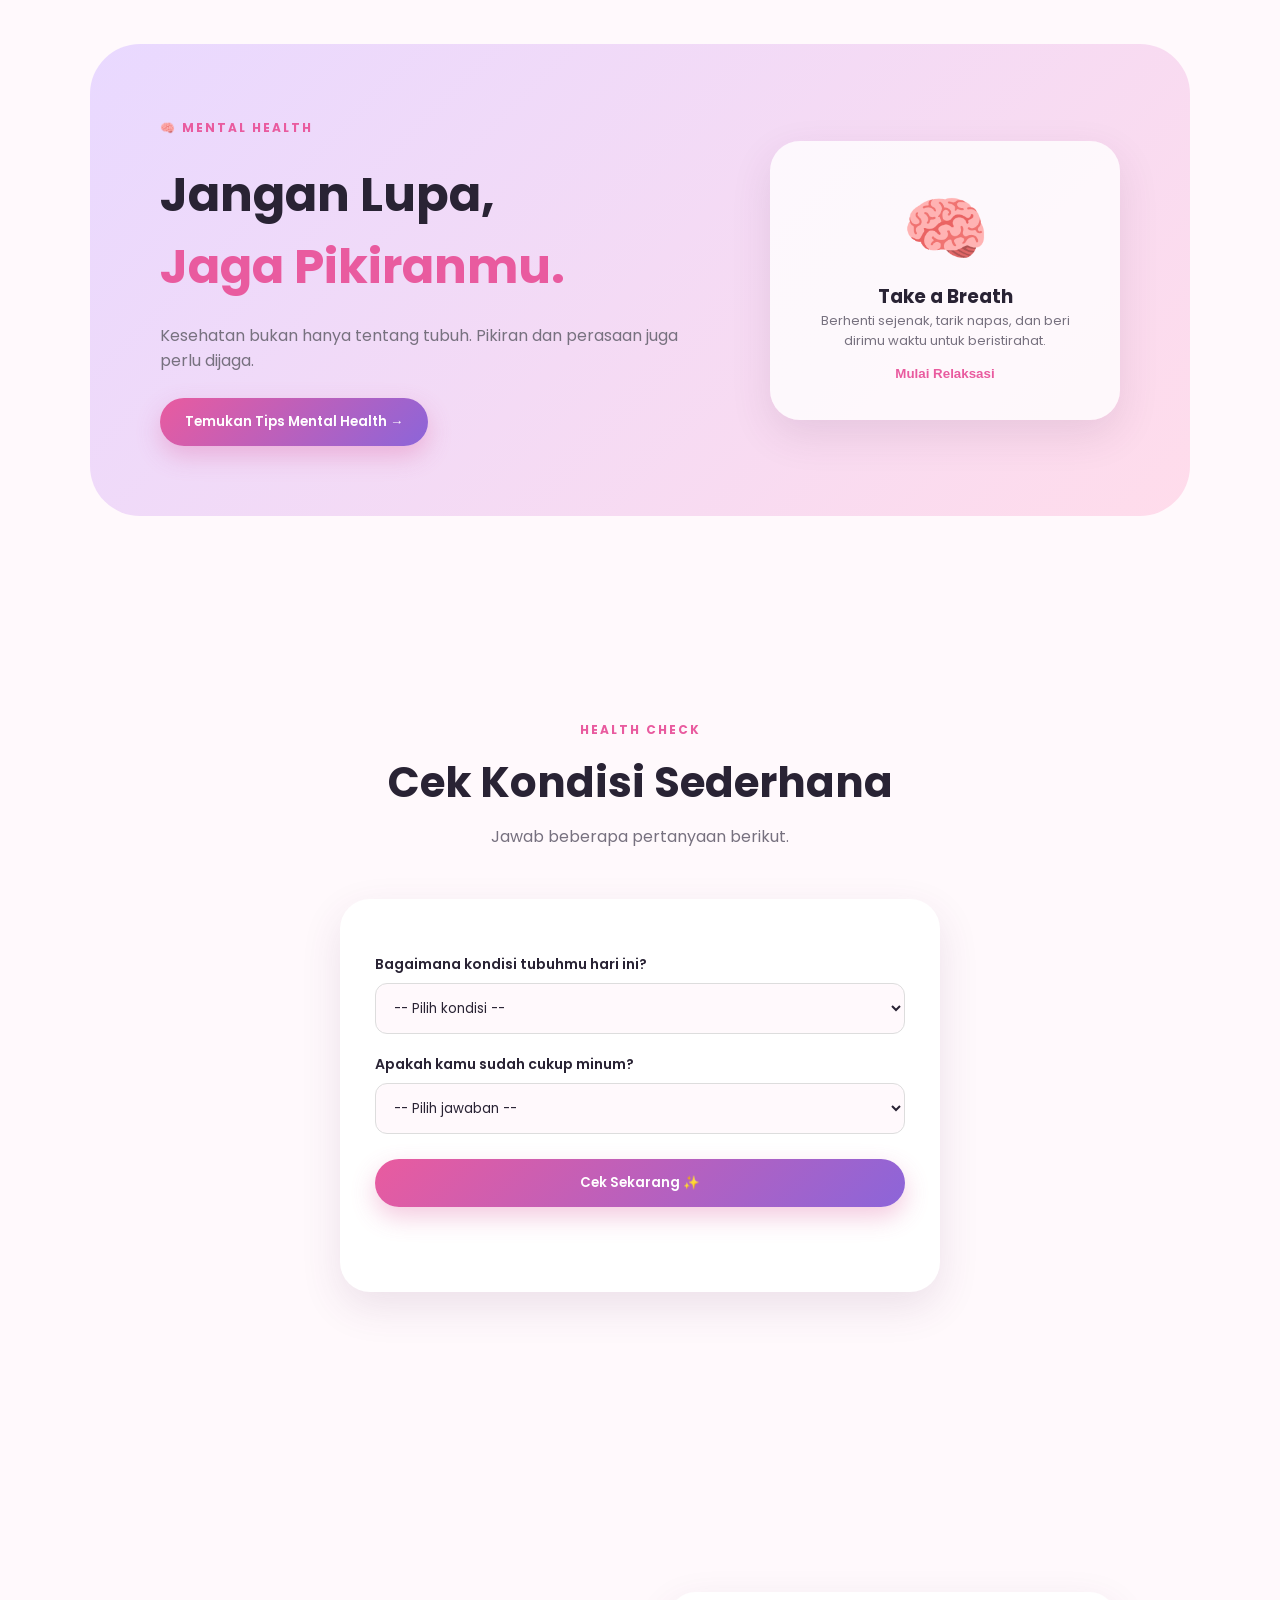
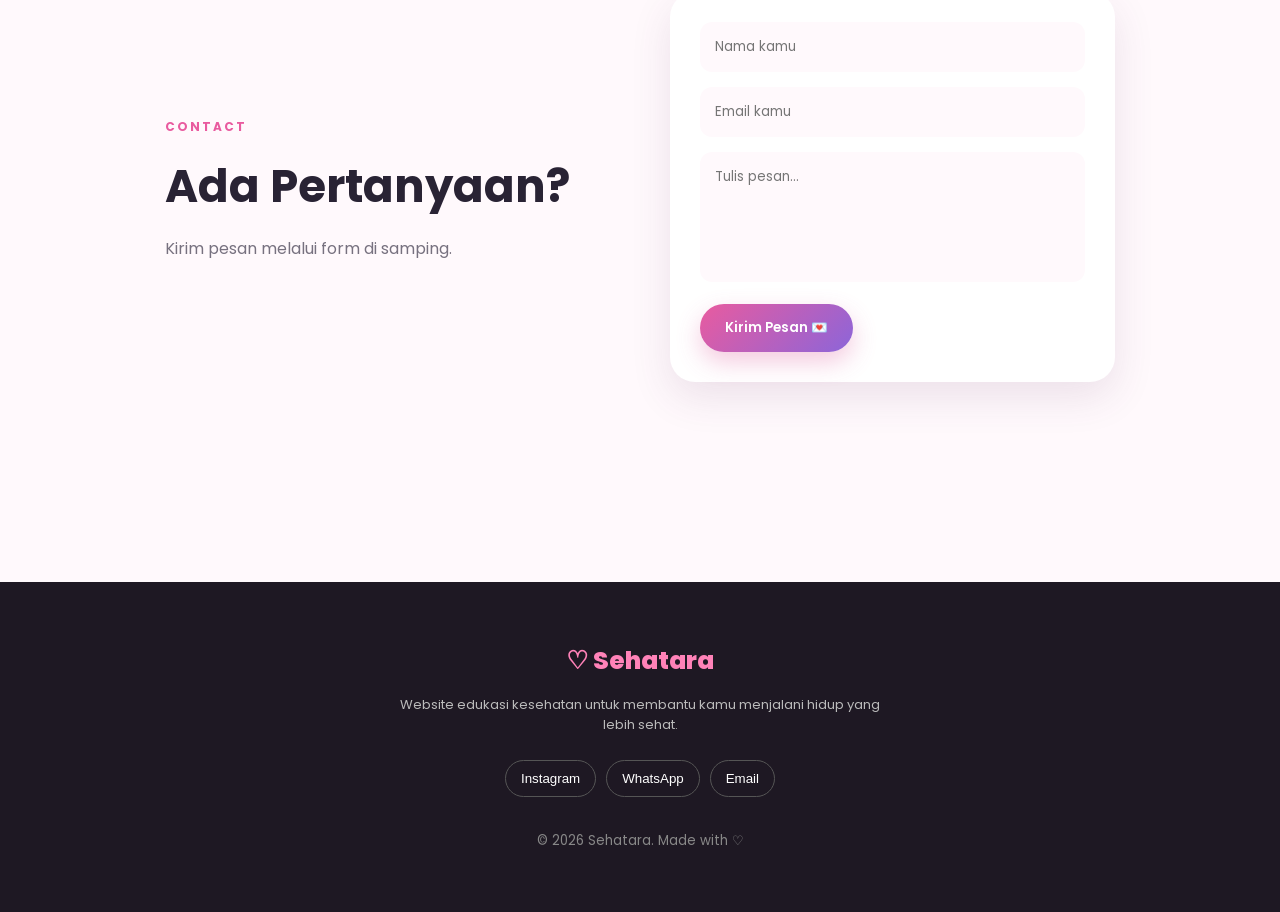
==== commit e7a39e5b: "menambahkan pop up informasi saat tombol"baca selengkapnya"di tekan" ====
--- a/index.html
+++ b/index.html
@@ -358,3 +358,29 @@
         <small>© 2026 Sehatara. Made with ♡</small>
 
     </footer>
+  <!-- MODAL -->
+    <div class="modal" id="modal">
+
+        <div class="modal-content">
+
+            <button class="close" onclick="closeModal()">×</button>
+
+            <div id="modalIcon">💗</div>
+
+            <h2 id="modalTitle">Informasi</h2>
+
+            <p id="modalText"></p>
+
+            <button class="btn primary" onclick="closeModal()">
+                Mengerti ✓
+            </button>
+
+        </div>
+
+    </div>
+
+
+    <script src="script.js"></script>
+
+</body>
+</html>
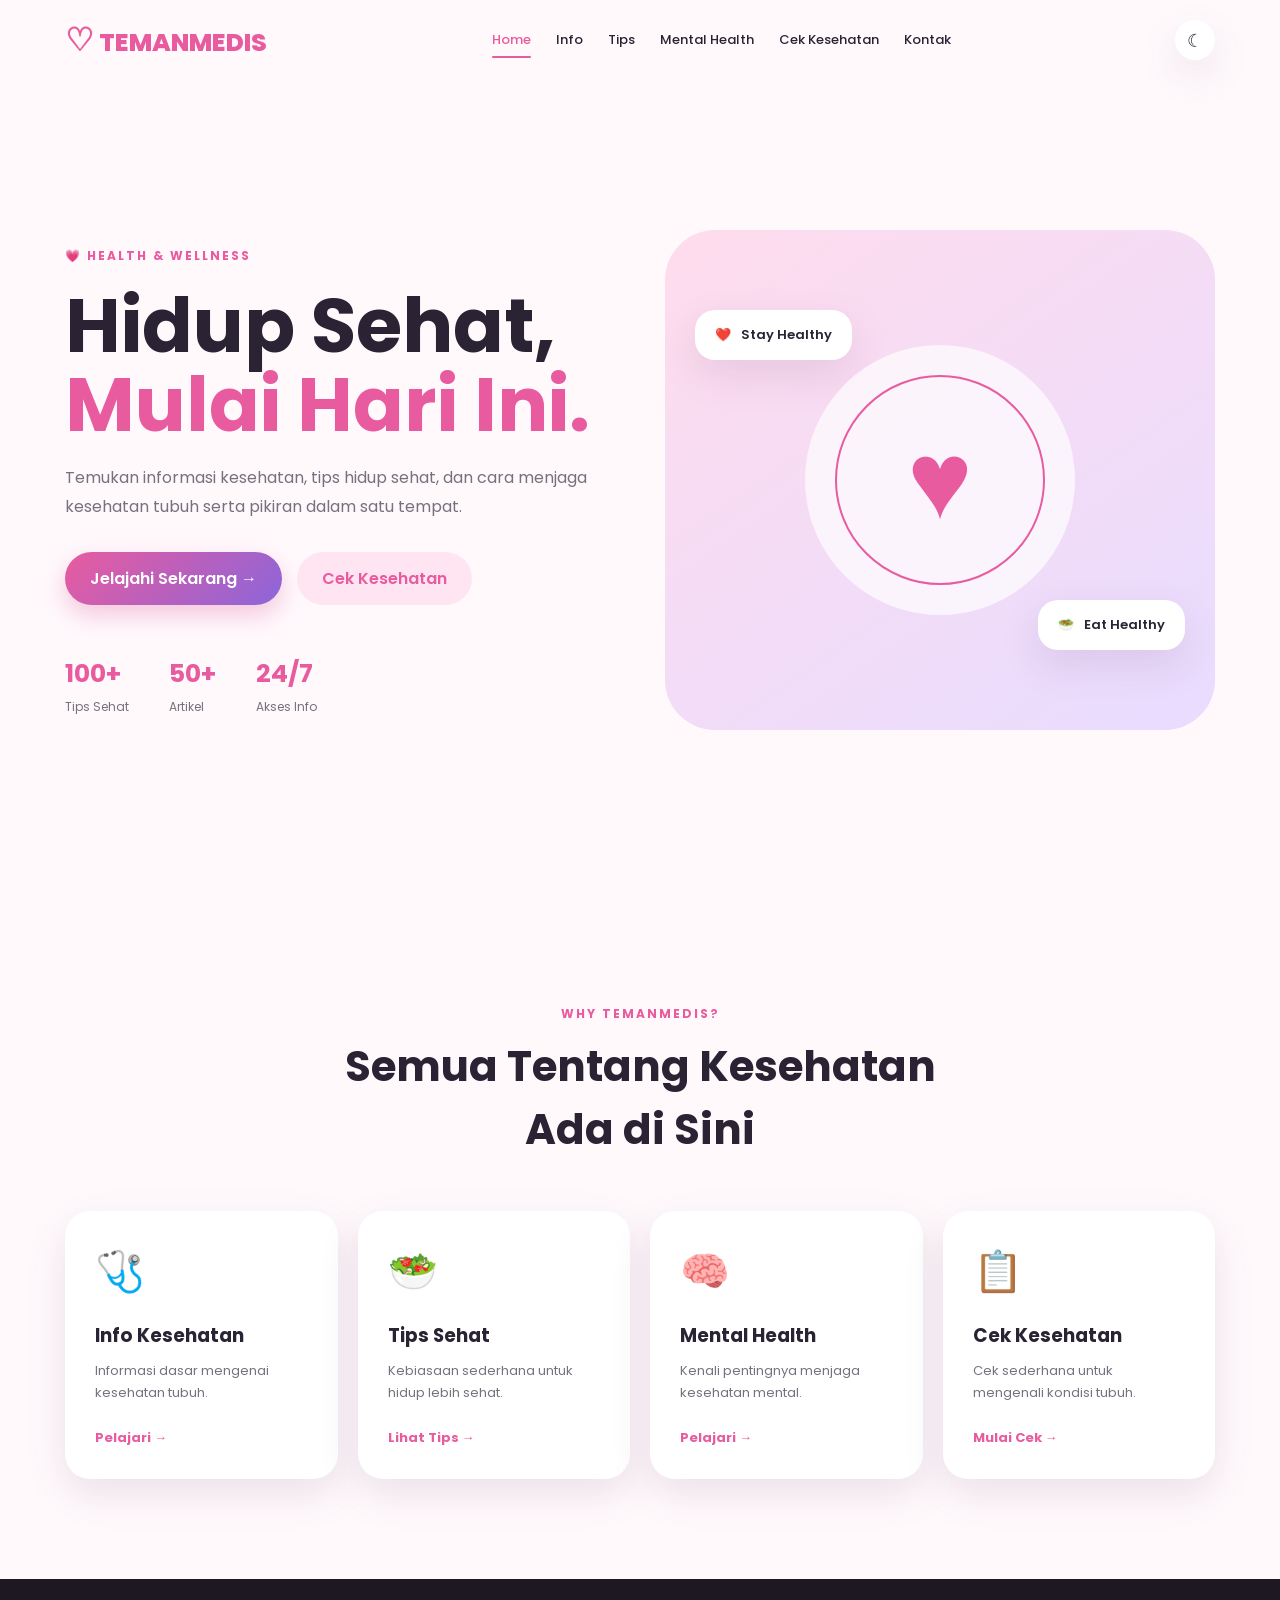
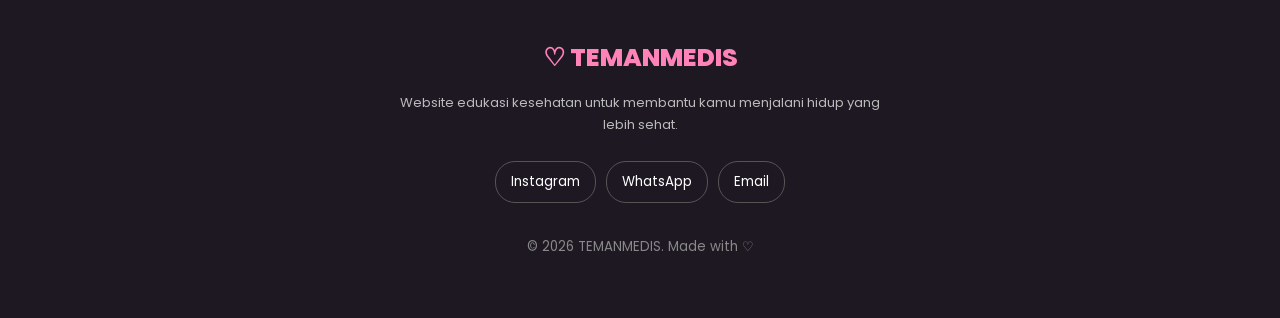
==== commit 393d46a6: "Membuat halaman Home, navbar, hero section, fitur, dan footer" ====
--- a/index.html
+++ b/index.html
@@ -1,15 +1,20 @@
 <!DOCTYPE html>
 <html lang="id">
+
 <head>
     <meta charset="UTF-8">
     <meta name="viewport" content="width=device-width, initial-scale=1.0">
-    <title>TEMANMEDIS - Your Health Companion</title>
+
+    <title>TEMANMEDIS - Home</title>
 
     <link rel="stylesheet" href="style.css">
 
     <link rel="preconnect" href="https://fonts.googleapis.com">
     <link rel="preconnect" href="https://fonts.gstatic.com" crossorigin>
-    <link href="https://fonts.googleapis.com/css2?family=Poppins:wght@300;400;500;600;700;800&display=swap" rel="stylesheet">
+
+    <link
+        href="https://fonts.googleapis.com/css2?family=Poppins:wght@300;400;500;600;700;800&display=swap"
+        rel="stylesheet">
 </head>
 
 <body>
@@ -20,367 +25,269 @@
         <p>Menyiapkan TEMANMEDIS...</p>
     </div>
 
+
     <!-- NAVBAR -->
     <header>
         <nav class="navbar">
 
-            <a href="#home" class="logo">
+            <a href="index.html" class="logo">
                 <span>♡</span> TEMANMEDIS
             </a>
 
             <div class="nav-menu" id="navMenu">
-                <a href="#home" class="active">Home</a>
-                <a href="#info">Info</a>
-                <a href="#tips">Tips</a>
-                <a href="#mental">Mental Health</a>
-                <a href="#check">Cek Kesehatan</a>
-                <a href="#contact">Kontak</a>
+
+                <a href="index.html" class="active">Home</a>
+
+                <a href="info.html">Info</a>
+
+                <a href="tips.html">Tips</a>
+
+                <a href="mental.html">Mental Health</a>
+
+                <a href="check.html">Cek Kesehatan</a>
+
+                <a href="contact.html">Kontak</a>
+
             </div>
 
             <div class="nav-buttons">
-                <button class="theme-btn" id="themeBtn">☾</button>
-                <button class="menu-btn" id="menuBtn">☰</button>
+
+                <button
+                    class="theme-btn"
+                    id="themeBtn"
+                    aria-label="Ganti tema">
+                    ☾
+                </button>
+
+                <button
+                    class="menu-btn"
+                    id="menuBtn"
+                    aria-label="Buka menu">
+                    ☰
+                </button>
+
             </div>
 
         </nav>
     </header>
 
 
-
-
-    <!-- HOME -->
-    <section class="hero" id="home">
-
-        <div class="hero-text reveal">
-
-            <span class="badge">💗 HEALTH & WELLNESS</span>
-
-            <h1>
-                Hidup Sehat,
-                <span>Mulai Hari Ini.</span>
-            </h1>
-
-            <p>
-                Temukan informasi kesehatan, tips hidup sehat,
-                dan cara menjaga kesehatan tubuh serta pikiran
-                dalam satu tempat.
-            </p>
-
-            <div class="hero-buttons">
-                <a href="#info" class="btn primary">Jelajahi Sekarang →</a>
-                <a href="#check" class="btn secondary">Cek Kesehatan</a>
-            </div>
-
-            <div class="mini-stats">
-                <div>
-                    <strong>100+</strong>
-                    <span>Tips Sehat</span>
-                </div>
-
-                <div>
-                    <strong>50+</strong>
-                    <span>Artikel</span>
-                </div>
-
-                <div>
-                    <strong>24/7</strong>
-                    <span>Akses Info</span>
-                </div>
-            </div>
-
-        </div>
-
-
-        <div class="hero-card reveal">
-
-            <div class="floating-card card-one">
-                ❤️
-                <span>Stay Healthy</span>
-            </div>
-
-            <div class="health-circle">
-                <div class="pulse"></div>
-                <div class="heart">♥️</div>
-            </div>
-
-            <div class="floating-card card-two">
-                🥗
-                <span>Eat Healthy</span>
-            </div>
-
-        </div>
-
-    </section>
-     <!-- FEATURES -->
-    <section class="features">
-
-        <div class="section-title reveal">
-            <span>WHY SEHATARA?</span>
-            <h2>Semua Tentang Kesehatan<br><b>Ada di Sini</b></h2>
-        </div>
-
-        <div class="feature-grid">
-
-            <div class="feature-card reveal">
-                <div class="icon">🩺</div>
-                <h3>Info Kesehatan</h3>
-                <p>Informasi dasar mengenai kesehatan tubuh.</p>
-                <a href="#info">Pelajari →</a>
-            </div>
-
-            <div class="feature-card reveal">
-                <div class="icon">🥗</div>
-                <h3>Tips Sehat</h3>
-                <p>Kebiasaan sederhana untuk hidup lebih sehat.</p>
-                <a href="#tips">Lihat Tips →</a>
-            </div>
-
-            <div class="feature-card reveal">
-                <div class="icon">🧠</div>
-                <h3>Mental Health</h3>
-                <p>Kenali pentingnya menjaga kesehatan mental.</p>
-                <a href="#mental">Pelajari →</a>
-            </div>
-
-            <div class="feature-card reveal">
-                <div class="icon">📋</div>
-                <h3>Cek Kesehatan</h3>
-                <p>Cek sederhana untuk mengenali kondisi tubuh.</p>
-                <a href="#check">Mulai Cek →</a>
-            </div>
-
-        </div>
-
-    </section>
-
-
-    <!-- INFO -->
-    <section class="content-section" id="info">
-
-        <div class="section-title reveal">
-            <span>HEALTH INFORMATION</span>
-            <h2>Kenali Tubuhmu</h2>
-            <p>Mengetahui informasi dasar kesehatan dapat membantu kita lebih peduli terhadap tubuh.</p>
-        </div>
-
-        <div class="info-grid">
-
-            <article class="info-card reveal">
-                <div class="info-image">💗</div>
-                <div class="info-content">
-                    <span>Kesehatan</span>
-                    <h3>Jaga Kesehatan Jantung</h3>
-                    <p>Aktif bergerak, makan bergizi, dan tidur cukup merupakan kebiasaan baik.</p>
-                    <button onclick="showInfo('Jantung')">Baca Selengkapnya</button>
-                </div>
-            </article>
-
-            <article class="info-card reveal">
-                <div class="info-image">🧠</div>
-                <div class="info-content">
-                    <span>Mental</span>
-                    <h3>Pentingnya Kesehatan Mental</h3>
-                    <p>Kesehatan mental merupakan bagian penting dari kesehatan secara keseluruhan.</p>
-                    <button onclick="showInfo('Mental')">Baca Selengkapnya</button>
-                </div>
-            </article>
-
-            <article class="info-card reveal">
-                <div class="info-image">😴</div>
-                <div class="info-content">
-                    <span>Istirahat</span>
-                    <h3>Kenapa Tidur Itu Penting?</h3>
-                    <p>Tidur membantu tubuh beristirahat dan memulihkan energi.</p>
-                    <button onclick="showInfo('Tidur')">Baca Selengkapnya</button>
-                </div>
-            </article>
-
-        </div>
-
-    </section>
-    <!-- TIPS -->
-    <section class="tips-section" id="tips">
-
-        <div class="section-title reveal">
-            <span>HEALTHY LIFESTYLE</span>
-            <h2>Tips Hidup Sehat 🌷</h2>
-        </div>
-
-        <div class="tips-container">
-
-            <div class="tip reveal">
-                <span>01</span>
-                <div>
-                    <h3>Minum Air yang Cukup 💧</h3>
-                    <p>Pastikan tubuh mendapatkan cairan yang cukup sepanjang hari.</p>
-                </div>
-            </div>
-
-            <div class="tip reveal">
-                <span>02</span>
-                <div>
-                    <h3>Aktif Bergerak 🏃</h3>
-                    <p>Lakukan aktivitas fisik sesuai kemampuan tubuh.</p>
-                </div>
-            </div>
-
-            <div class="tip reveal">
-                <span>03</span>
-                <div>
-                    <h3>Makan Bergizi 🥗</h3>
-                    <p>Konsumsi makanan beragam dengan gizi yang seimbang.</p>
-                </div>
-            </div>
-
-            <div class="tip reveal">
-                <span>04</span>
-                <div>
-                    <h3>Tidur yang Cukup 😴</h3>
-                    <p>Berikan waktu bagi tubuh untuk beristirahat dan pulih.</p>
-                </div>
-            </div>
-
-        </div>
-
-    </section>
-
-
-
-    <!-- MENTAL HEALTH -->
-    <section class="mental-section" id="mental">
-
-        <div class="mental-text reveal">
-
-            <span class="badge">🧠 MENTAL HEALTH</span>
-
-            <h2>
-                Jangan Lupa,
-                <span>Jaga Pikiranmu.</span>
-            </h2>
-
-            <p>
-                Kesehatan bukan hanya tentang tubuh.
-                Pikiran dan perasaan juga perlu dijaga.
-            </p>
-
-            <button class="btn primary" onclick="mentalMessage()">
-                Temukan Tips Mental Health →
-            </button>
-
-        </div>
-
-        <div class="mental-box reveal">
-            <div class="brain">🧠</div>
-            <h3>Take a Breath</h3>
-            <p>Berhenti sejenak, tarik napas, dan beri dirimu waktu untuk beristirahat.</p>
-            <button onclick="breathingExercise()">Mulai Relaksasi</button>
-        </div>
-
-    </section>
-
-        <!-- CHECK -->
-    <section class="check-section" id="check">
-
-        <div class="section-title reveal">
-            <span>HEALTH CHECK</span>
-            <h2>Cek Kondisi Sederhana</h2>
-            <p>Jawab beberapa pertanyaan berikut.</p>
-        </div>
-
-        <div class="check-box reveal">
-
-            <label>Bagaimana kondisi tubuhmu hari ini?</label>
-
-            <select id="condition">
-                <option value="">-- Pilih kondisi --</option>
-                <option value="baik">Saya merasa baik 😊</option>
-                <option value="lelah">Saya merasa lelah 😴</option>
-                <option value="kurang">Saya kurang sehat 🤒</option>
-            </select>
-
-            <label>Apakah kamu sudah cukup minum?</label>
-
-            <select id="water">
-                <option value="">-- Pilih jawaban --</option>
-                <option value="yes">Sudah 💧</option>
-                <option value="no">Belum</option>
-            </select>
-
-            <button class="btn primary full" onclick="checkHealth()">
-                Cek Sekarang ✨
-            </button>
-
-            <div id="result"></div>
-
-        </div>
-
-    </section>
-<!-- CONTACT -->
-    <section class="contact-section" id="contact">
-
-        <div class="contact-text reveal">
-            <span>CONTACT</span>
-            <h2>Ada Pertanyaan?</h2>
-            <p>Kirim pesan melalui form di samping.</p>
-        </div>
-
-        <form class="contact-form reveal" onsubmit="sendMessage(event)">
-
-            <input type="text" id="name" placeholder="Nama kamu" required>
-
-            <input type="email" placeholder="Email kamu" required>
-
-            <textarea placeholder="Tulis pesan..." required></textarea>
-
-            <button class="btn primary" type="submit">
-                Kirim Pesan 💌
-            </button>
-
-        </form>
-
-    </section>
+    <!-- HERO -->
+    <main>
+
+        <section class="hero">
+
+            <div class="hero-text reveal">
+
+                <span class="badge">
+                    💗 HEALTH & WELLNESS
+                </span>
+
+                <h1>
+                    Hidup Sehat,
+                    <span>Mulai Hari Ini.</span>
+                </h1>
+
+                <p>
+                    Temukan informasi kesehatan, tips hidup sehat,
+                    dan cara menjaga kesehatan tubuh serta pikiran
+                    dalam satu tempat.
+                </p>
+
+                <div class="hero-buttons">
+
+                    <a href="info.html" class="btn primary">
+                        Jelajahi Sekarang →
+                    </a>
+
+                    <a href="check.html" class="btn secondary">
+                        Cek Kesehatan
+                    </a>
+
+                </div>
+
+                <div class="mini-stats">
+
+                    <div>
+                        <strong>100+</strong>
+                        <span>Tips Sehat</span>
+                    </div>
+
+                    <div>
+                        <strong>50+</strong>
+                        <span>Artikel</span>
+                    </div>
+
+                    <div>
+                        <strong>24/7</strong>
+                        <span>Akses Info</span>
+                    </div>
+
+                </div>
+
+            </div>
+
+
+            <div class="hero-card reveal">
+
+                <div class="floating-card card-one">
+                    ❤️
+                    <span>Stay Healthy</span>
+                </div>
+
+                <div class="health-circle">
+
+                    <div class="pulse"></div>
+
+                    <div class="heart">
+                        ♥️
+                    </div>
+
+                </div>
+
+                <div class="floating-card card-two">
+                    🥗
+                    <span>Eat Healthy</span>
+                </div>
+
+            </div>
+
+        </section>
+
+
+        <!-- FEATURES -->
+        <section class="features">
+
+            <div class="section-title reveal">
+
+                <span>WHY TEMANMEDIS?</span>
+
+                <h2>
+                    Semua Tentang Kesehatan
+                    <br>
+                    <b>Ada di Sini</b>
+                </h2>
+
+            </div>
+
+
+            <div class="feature-grid">
+
+                <div class="feature-card reveal">
+
+                    <div class="icon">🩺</div>
+
+                    <h3>
+                        Info Kesehatan
+                    </h3>
+
+                    <p>
+                        Informasi dasar mengenai
+                        kesehatan tubuh.
+                    </p>
+
+                    <a href="info.html">
+                        Pelajari →
+                    </a>
+
+                </div>
+
+
+                <div class="feature-card reveal">
+
+                    <div class="icon">🥗</div>
+
+                    <h3>
+                        Tips Sehat
+                    </h3>
+
+                    <p>
+                        Kebiasaan sederhana untuk
+                        hidup lebih sehat.
+                    </p>
+
+                    <a href="tips.html">
+                        Lihat Tips →
+                    </a>
+
+                </div>
+
+
+                <div class="feature-card reveal">
+
+                    <div class="icon">🧠</div>
+
+                    <h3>
+                        Mental Health
+                    </h3>
+
+                    <p>
+                        Kenali pentingnya menjaga
+                        kesehatan mental.
+                    </p>
+
+                    <a href="mental.html">
+                        Pelajari →
+                    </a>
+
+                </div>
+
+
+                <div class="feature-card reveal">
+
+                    <div class="icon">📋</div>
+
+                    <h3>
+                        Cek Kesehatan
+                    </h3>
+
+                    <p>
+                        Cek sederhana untuk mengenali
+                        kondisi tubuh.
+                    </p>
+
+                    <a href="check.html">
+                        Mulai Cek →
+                    </a>
+
+                </div>
+
+            </div>
+
+        </section>
+
+    </main>
+
+
     <!-- FOOTER -->
     <footer>
 
-        <div class="footer-logo">♡ Sehatara</div>
+        <div class="footer-logo">
+            ♡ TEMANMEDIS
+        </div>
 
         <p>
-            Website edukasi kesehatan untuk membantu kamu
-            menjalani hidup yang lebih sehat.
+            Website edukasi kesehatan untuk membantu
+            kamu menjalani hidup yang lebih sehat.
         </p>
 
         <div class="social">
+
             <button>Instagram</button>
             <button>WhatsApp</button>
             <button>Email</button>
+
         </div>
 
-        <small>© 2026 Sehatara. Made with ♡</small>
+        <small>
+            © 2026 TEMANMEDIS. Made with ♡
+        </small>
 
     </footer>
-  <!-- MODAL -->
-    <div class="modal" id="modal">
-
-        <div class="modal-content">
-
-            <button class="close" onclick="closeModal()">×</button>
-
-            <div id="modalIcon">💗</div>
-
-            <h2 id="modalTitle">Informasi</h2>
-
-            <p id="modalText"></p>
-
-            <button class="btn primary" onclick="closeModal()">
-                Mengerti ✓
-            </button>
-
-        </div>
-
-    </div>
 
 
     <script src="script.js"></script>
 
 </body>
-</html>+
+</html>
--- a/style.css
+++ b/style.css
@@ -2,8 +2,36 @@
     margin: 0;
     padding: 0;
     box-sizing: border-box;
+}
+
+html {
     scroll-behavior: smooth;
 }
+
+body {
+    font-family: "Poppins", sans-serif;
+    background: var(--bg);
+    color: var(--text);
+    transition: background 0.4s ease, color 0.4s ease;
+    overflow-x: hidden;
+}
+
+a {
+    text-decoration: none;
+    color: inherit;
+}
+
+button,
+input,
+textarea,
+select {
+    font-family: inherit;
+}
+
+
+/* ================================
+   VARIABLES
+================================ */
 
 :root {
     --pink: #e95b9f;
@@ -14,6 +42,7 @@
     --white: #ffffff;
     --bg: #fff9fc;
     --card: #ffffff;
+    --border: #eadfe7;
     --shadow: 0 15px 40px rgba(100, 50, 100, 0.12);
 }
 
@@ -24,22 +53,14 @@
     --bg: #17131c;
     --card: #241f2b;
     --pink-light: #392333;
-}
-
-body {
-    font-family: "Poppins", sans-serif;
-    background: var(--bg);
-    color: var(--text);
-    transition: 0.4s;
-    overflow-x: hidden;
-}
-
-a {
-    text-decoration: none;
-    color: inherit;
-}
-
-/* LOADER */
+    --border: #403747;
+    --shadow: 0 15px 40px rgba(0, 0, 0, 0.3);
+}
+
+
+/* ================================
+   LOADER
+================================ */
 
 .loader {
     position: fixed;
@@ -50,12 +71,13 @@
     justify-content: center;
     align-items: center;
     flex-direction: column;
-    transition: 0.6s;
+    transition: opacity 0.6s ease, visibility 0.6s ease;
 }
 
 .loader.hide {
     opacity: 0;
     visibility: hidden;
+    pointer-events: none;
 }
 
 .loader-heart {
@@ -63,6 +85,17 @@
     font-size: 70px;
     animation: heartbeat 1s infinite;
 }
+
+.loader p {
+    margin-top: 10px;
+    color: var(--muted);
+    font-size: 13px;
+}
+
+
+/* ================================
+   ANIMATION
+================================ */
 
 @keyframes heartbeat {
     50% {
@@ -70,44 +103,76 @@
     }
 }
 
-/* NAVBAR */
+@keyframes floating {
+    50% {
+        transform: translateY(-12px);
+    }
+}
+
+@keyframes pulse {
+    to {
+        transform: scale(1.5);
+        opacity: 0;
+    }
+}
+
+
+/* ================================
+   NAVBAR
+================================ */
 
 header {
     position: fixed;
     top: 0;
+    left: 0;
     width: 100%;
     z-index: 1000;
+    background: rgba(255, 249, 252, 0.8);
     backdrop-filter: blur(15px);
+}
+
+body.dark header {
+    background: rgba(23, 19, 28, 0.8);
 }
 
 .navbar {
     max-width: 1200px;
+    height: 80px;
     margin: auto;
-    height: 80px;
     padding: 0 25px;
     display: flex;
     align-items: center;
     justify-content: space-between;
 }
+
+
+/* LOGO */
 
 .logo {
     font-size: 25px;
     font-weight: 800;
     color: var(--pink);
+    white-space: nowrap;
 }
 
 .logo span {
     font-size: 32px;
 }
 
+
+/* MENU */
+
 .nav-menu {
     display: flex;
+    align-items: center;
     gap: 25px;
 }
 
 .nav-menu a {
+    position: relative;
     font-size: 13px;
     font-weight: 500;
+    color: var(--text);
     transition: 0.3s;
 }
 
@@ -116,8 +181,23 @@
     color: var(--pink);
 }
 
+.nav-menu a.active::after {
+    content: "";
+    position: absolute;
+    left: 0;
+    bottom: -8px;
+    width: 100%;
+    height: 2px;
+    background: var(--pink);
+    border-radius: 10px;
+}
+
+
+/* BUTTON NAV */
+
 .nav-buttons {
     display: flex;
+    align-items: center;
     gap: 10px;
 }
 
@@ -132,13 +212,60 @@
     border-radius: 50%;
     cursor: pointer;
     font-size: 18px;
+    transition: 0.3s;
+}
+
+.theme-btn:hover,
+.menu-btn:hover {
+    transform: translateY(-3px);
+    color: var(--pink);
 }
 
 .menu-btn {
     display: none;
 }
 
-/* HERO */
+
+/* ================================
+   BUTTON
+================================ */
+
+.btn {
+    display: inline-flex;
+    align-items: center;
+    justify-content: center;
+    border: none;
+    cursor: pointer;
+    padding: 14px 25px;
+    border-radius: 50px;
+    font-family: inherit;
+    font-weight: 600;
+    transition: 0.3s;
+}
+
+.btn:hover {
+    transform: translateY(-5px);
+}
+
+.primary {
+    background: linear-gradient(
+        135deg,
+        var(--pink),
+        var(--purple)
+    );
+    color: white;
+    box-shadow: 0 10px 25px rgba(220, 80, 150, 0.3);
+}
+
+.secondary {
+    background: var(--pink-light);
+    color: var(--pink);
+}
+
+
+/* ================================
+   HOME / HERO
+================================ */
 
 .hero {
     min-height: 100vh;
@@ -153,7 +280,7 @@
 
 .badge,
 .section-title span,
-.contact-text span {
+.contact-text > span {
     color: var(--pink);
     font-size: 12px;
     font-weight: 700;
@@ -185,32 +312,6 @@
     flex-wrap: wrap;
 }
 
-.btn {
-    display: inline-block;
-    border: none;
-    cursor: pointer;
-    padding: 14px 25px;
-    border-radius: 50px;
-    font-family: inherit;
-    font-weight: 600;
-    transition: 0.3s;
-}
-
-.btn:hover {
-    transform: translateY(-5px);
-}
-
-.primary {
-    background: linear-gradient(135deg, var(--pink), var(--purple));
-    color: white;
-    box-shadow: 0 10px 25px rgba(220, 80, 150, 0.3);
-}
-
-.secondary {
-    background: var(--pink-light);
-    color: var(--pink);
-}
-
 .mini-stats {
     display: flex;
     gap: 40px;
@@ -228,7 +329,10 @@
     font-size: 12px;
 }
 
-/* HERO ART */
+
+/* ================================
+   HERO ART
+================================ */
 
 .hero-card {
     height: 500px;
@@ -242,17 +346,11 @@
     animation: floating 4s ease-in-out infinite;
 }
 
-@keyframes floating {
-    50% {
-        transform: translateY(-12px);
-    }
-}
-
 .health-circle {
     width: 270px;
     height: 270px;
     border-radius: 50%;
-    background: rgba(255,255,255,0.7);
+    background: rgba(255, 255, 255, 0.7);
     display: flex;
     justify-content: center;
     align-items: center;
@@ -273,13 +371,6 @@
     animation: pulse 2s infinite;
 }
 
-@keyframes pulse {
-    to {
-        transform: scale(1.5);
-        opacity: 0;
-    }
-}
-
 .floating-card {
     position: absolute;
     background: white;
@@ -303,19 +394,19 @@
     right: 30px;
 }
 
-/* SECTIONS */
-
-section {
-    padding: 100px 25px;
-}
-
-.features,
-.content-section,
-.tips-section,
-.check-section {
-    max-width: 1200px;
-    margin: auto;
-}
+
+/* ================================
+   MAIN
+================================ */
+
+main {
+    min-height: calc(100vh - 80px);
+}
+
+
+/* ================================
+   SECTION TITLE
+================================ */
 
 .section-title {
     text-align: center;
@@ -329,9 +420,21 @@
 
 .section-title p {
     color: var(--muted);
-}
-
-/* FEATURES */
+    max-width: 650px;
+    margin: auto;
+    line-height: 1.7;
+}
+
+
+/* ================================
+   FEATURES
+================================ */
+
+.features {
+    max-width: 1200px;
+    margin: auto;
+    padding: 100px 25px;
+}
 
 .feature-grid {
     display: grid;
@@ -369,7 +472,17 @@
     font-weight: 700;
 }
 
-/* INFO */
+
+/* ================================
+   INFO
+================================ */
+
+.content-section {
+    min-height: 100vh;
+    max-width: 1200px;
+    margin: auto;
+    padding: 140px 25px 80px;
+}
 
 .info-grid {
     display: grid;
@@ -395,7 +508,11 @@
     justify-content: center;
     align-items: center;
     font-size: 80px;
-    background: linear-gradient(135deg, #ffe0ed, #e6dcff);
+    background: linear-gradient(
+        135deg,
+        #ffe0ed,
+        #e6dcff
+    );
 }
 
 .info-content {
@@ -427,11 +544,18 @@
     margin-top: 15px;
 }
 
-/* TIPS */
+
+/* ================================
+   TIPS
+================================ */
 
 .tips-section {
+    min-height: 100vh;
+    max-width: 1100px;
+    margin: 0 auto;
+    padding: 140px 40px 80px;
     background: var(--pink-light);
-    border-radius: 50px;
+    border-radius: 0 0 50px 50px;
 }
 
 .tips-container {
@@ -460,23 +584,36 @@
     font-weight: 800;
 }
 
+.tip h3 {
+    margin-bottom: 5px;
+}
+
 .tip p {
     color: var(--muted);
     font-size: 13px;
-}
-
-/* MENTAL */
+    line-height: 1.7;
+}
+
+
+/* ================================
+   MENTAL HEALTH
+================================ */
 
 .mental-section {
+    min-height: 100vh;
     max-width: 1100px;
-    margin: 100px auto;
-    border-radius: 50px;
-    padding: 70px;
-    background: linear-gradient(135deg, #e9d9ff, #ffdceb);
+    margin: auto;
+    padding: 140px 50px 80px;
     display: grid;
     grid-template-columns: 1fr 350px;
     gap: 60px;
     align-items: center;
+    background: linear-gradient(
+        135deg,
+        #e9d9ff,
+        #ffdceb
+    );
+    border-radius: 0 0 50px 50px;
 }
 
 .mental-text h2 {
@@ -487,10 +624,11 @@
 .mental-text p {
     color: var(--muted);
     margin-bottom: 25px;
+    line-height: 1.7;
 }
 
 .mental-box {
-    background: rgba(255,255,255,0.8);
+    background: rgba(255, 255, 255, 0.8);
     padding: 35px;
     border-radius: 30px;
     text-align: center;
@@ -502,14 +640,33 @@
     animation: floating 3s infinite;
 }
 
+.mental-box h3 {
+    margin: 10px 0;
+}
+
 .mental-box p {
     color: var(--muted);
     font-size: 13px;
-}
-
-/* CHECK */
+    line-height: 1.7;
+}
+
+
+/* ================================
+   CHECK
+================================ */
+
+.check-section {
+    min-height: 100vh;
+    max-width: 1000px;
+    margin: auto;
+    padding: 140px 25px 80px;
+    display: flex;
+    flex-direction: column;
+    justify-content: center;
+}
 
 .check-box {
+    width: 100%;
     max-width: 600px;
     margin: auto;
     background: var(--card);
@@ -529,10 +686,11 @@
     width: 100%;
     padding: 14px;
     border-radius: 12px;
-    border: 1px solid #ddd;
-    font-family: inherit;
+    border: 1px solid var(--border);
+    outline: none;
     background: var(--bg);
     color: var(--text);
+    cursor: pointer;
 }
 
 .full {
@@ -546,13 +704,19 @@
     border-radius: 15px;
     text-align: center;
     font-size: 13px;
-}
-
-/* CONTACT */
+    line-height: 1.6;
+}
+
+
+/* ================================
+   CONTACT
+================================ */
 
 .contact-section {
+    min-height: 100vh;
     max-width: 1000px;
-    margin: 100px auto;
+    margin: auto;
+    padding: 140px 25px 80px;
     display: grid;
     grid-template-columns: 1fr 1fr;
     gap: 60px;
@@ -566,6 +730,7 @@
 
 .contact-text p {
     color: var(--muted);
+    line-height: 1.7;
 }
 
 .contact-form {
@@ -578,7 +743,7 @@
 .contact-form input,
 .contact-form textarea {
     width: 100%;
-    border: none;
+    border: 1px solid transparent;
     outline: none;
     background: var(--bg);
     padding: 15px;
@@ -586,6 +751,12 @@
     margin-bottom: 15px;
     color: var(--text);
     font-family: inherit;
+    transition: 0.3s;
+}
+
+.contact-form input:focus,
+.contact-form textarea:focus {
+    border-color: var(--pink);
 }
 
 .contact-form textarea {
@@ -593,7 +764,10 @@
     resize: none;
 }
 
-/* FOOTER */
+
+/* ================================
+   FOOTER
+================================ */
 
 footer {
     text-align: center;
@@ -613,6 +787,7 @@
     font-size: 13px;
     margin: 15px auto 25px;
     max-width: 500px;
+    line-height: 1.7;
 }
 
 .social {
@@ -629,18 +804,27 @@
     padding: 10px 15px;
     border-radius: 20px;
     cursor: pointer;
+    transition: 0.3s;
+}
+
+.social button:hover {
+    border-color: #ff82b8;
+    color: #ff82b8;
 }
 
 footer small {
     color: #888;
 }
 
-/* MODAL */
+
+/* ================================
+   MODAL
+================================ */
 
 .modal {
     position: fixed;
     inset: 0;
-    background: rgba(20,10,20,0.7);
+    background: rgba(20, 10, 20, 0.7);
     display: flex;
     justify-content: center;
     align-items: center;
@@ -657,6 +841,7 @@
 
 .modal-content {
     background: var(--card);
+    width: 100%;
     max-width: 450px;
     margin: 20px;
     padding: 40px;
@@ -689,7 +874,10 @@
     color: var(--text);
 }
 
-/* ANIMATION SCROLL */
+
+/* ================================
+   REVEAL
+================================ */
 
 .reveal {
     opacity: 0;
@@ -703,7 +891,9 @@
 }
 
 
-/* RESPONSIVE */
+/* ================================
+   TABLET
+================================ */
 
 @media (max-width: 900px) {
 
@@ -712,11 +902,18 @@
         top: 75px;
         left: 20px;
         right: 20px;
+
         background: var(--card);
+
         padding: 25px;
+
         border-radius: 20px;
+
         box-shadow: var(--shadow);
+
         flex-direction: column;
+        align-items: flex-start;
+
         display: none;
     }
 
@@ -724,54 +921,228 @@
         display: flex;
     }
 
+    .nav-menu a.active::after {
+        display: none;
+    }
+
     .menu-btn {
         display: block;
     }
 
-    .hero,
-    .mental-section,
+
+    /* HERO */
+
+    .hero {
+        grid-template-columns: 1fr;
+        text-align: center;
+    }
+
+    .hero-text > p {
+        margin: auto;
+    }
+
+    .hero-buttons {
+        justify-content: center;
+    }
+
+    .mini-stats {
+        justify-content: center;
+    }
+
+    .hero-card {
+        height: 400px;
+    }
+
+
+    /* FEATURES */
+
+    .feature-grid {
+        grid-template-columns: repeat(2, 1fr);
+    }
+
+
+    /* INFO */
+
+    .info-grid {
+        grid-template-columns: 1fr;
+    }
+
+
+    /* MENTAL */
+
+    .mental-section {
+        grid-template-columns: 1fr;
+        text-align: center;
+        padding: 130px 35px 70px;
+    }
+
+
+    /* CONTACT */
+
     .contact-section {
         grid-template-columns: 1fr;
-    }
-
-    .hero-card {
-        height: 400px;
-    }
-
-    .feature-grid {
-        grid-template-columns: repeat(2, 1fr);
-    }
-
-    .info-grid {
-        grid-template-columns: 1fr;
-    }
-
-}
+        text-align: center;
+    }
+
+}
+
+
+/* ================================
+   MOBILE
+================================ */
 
 @media (max-width: 600px) {
+
+    /* NAVBAR */
+
+    .navbar {
+        height: 70px;
+        padding: 0 18px;
+    }
+
+    .logo {
+        font-size: 20px;
+    }
+
+    .logo span {
+        font-size: 27px;
+    }
+
+
+    /* HERO */
+
+    .hero {
+        padding: 110px 20px 60px;
+    }
 
     .hero h1 {
         font-size: 45px;
     }
 
+    .hero-card {
+        height: 330px;
+        border-radius: 35px;
+    }
+
+    .health-circle {
+        width: 210px;
+        height: 210px;
+    }
+
+    .heart {
+        font-size: 80px;
+    }
+
+    .floating-card {
+        padding: 10px 14px;
+        font-size: 11px;
+    }
+
+    .card-one {
+        top: 40px;
+        left: 15px;
+    }
+
+    .card-two {
+        bottom: 40px;
+        right: 15px;
+    }
+
+
+    /* STATS */
+
+    .mini-stats {
+        gap: 20px;
+    }
+
+
+    /* SECTION */
+
+    .section-title h2 {
+        font-size: 32px;
+    }
+
+
+    /* FEATURES */
+
+    .features {
+        padding: 70px 20px;
+    }
+
     .feature-grid {
         grid-template-columns: 1fr;
     }
 
+
+    /* INFO */
+
+    .content-section {
+        padding: 110px 20px 60px;
+    }
+
+
+    /* TIPS */
+
+    .tips-section {
+        padding: 110px 20px 60px;
+        border-radius: 0 0 30px 30px;
+    }
+
+    .tip {
+        gap: 15px;
+        padding: 20px;
+    }
+
+    .tip > span {
+        font-size: 20px;
+    }
+
+
+    /* MENTAL */
+
     .mental-section {
-        padding: 35px 25px;
+        padding: 110px 20px 60px;
+        border-radius: 0 0 30px 30px;
     }
 
     .mental-text h2 {
         font-size: 38px;
     }
 
-    .section-title h2 {
-        font-size: 32px;
-    }
-
-    .mini-stats {
-        gap: 20px;
-    }
-
-}+
+    /* CHECK */
+
+    .check-section {
+        padding: 110px 20px 60px;
+    }
+
+    .check-box {
+        padding: 25px 20px;
+    }
+
+
+    /* CONTACT */
+
+    .contact-section {
+        padding: 110px 20px 60px;
+    }
+
+    .contact-text h2 {
+        font-size: 38px;
+    }
+
+
+    /* MODAL */
+
+    .modal-content {
+        padding: 30px 25px;
+    }
+
+
+    /* FOOTER */
+
+    footer {
+        padding: 50px 20px;
+    }
+
+}
